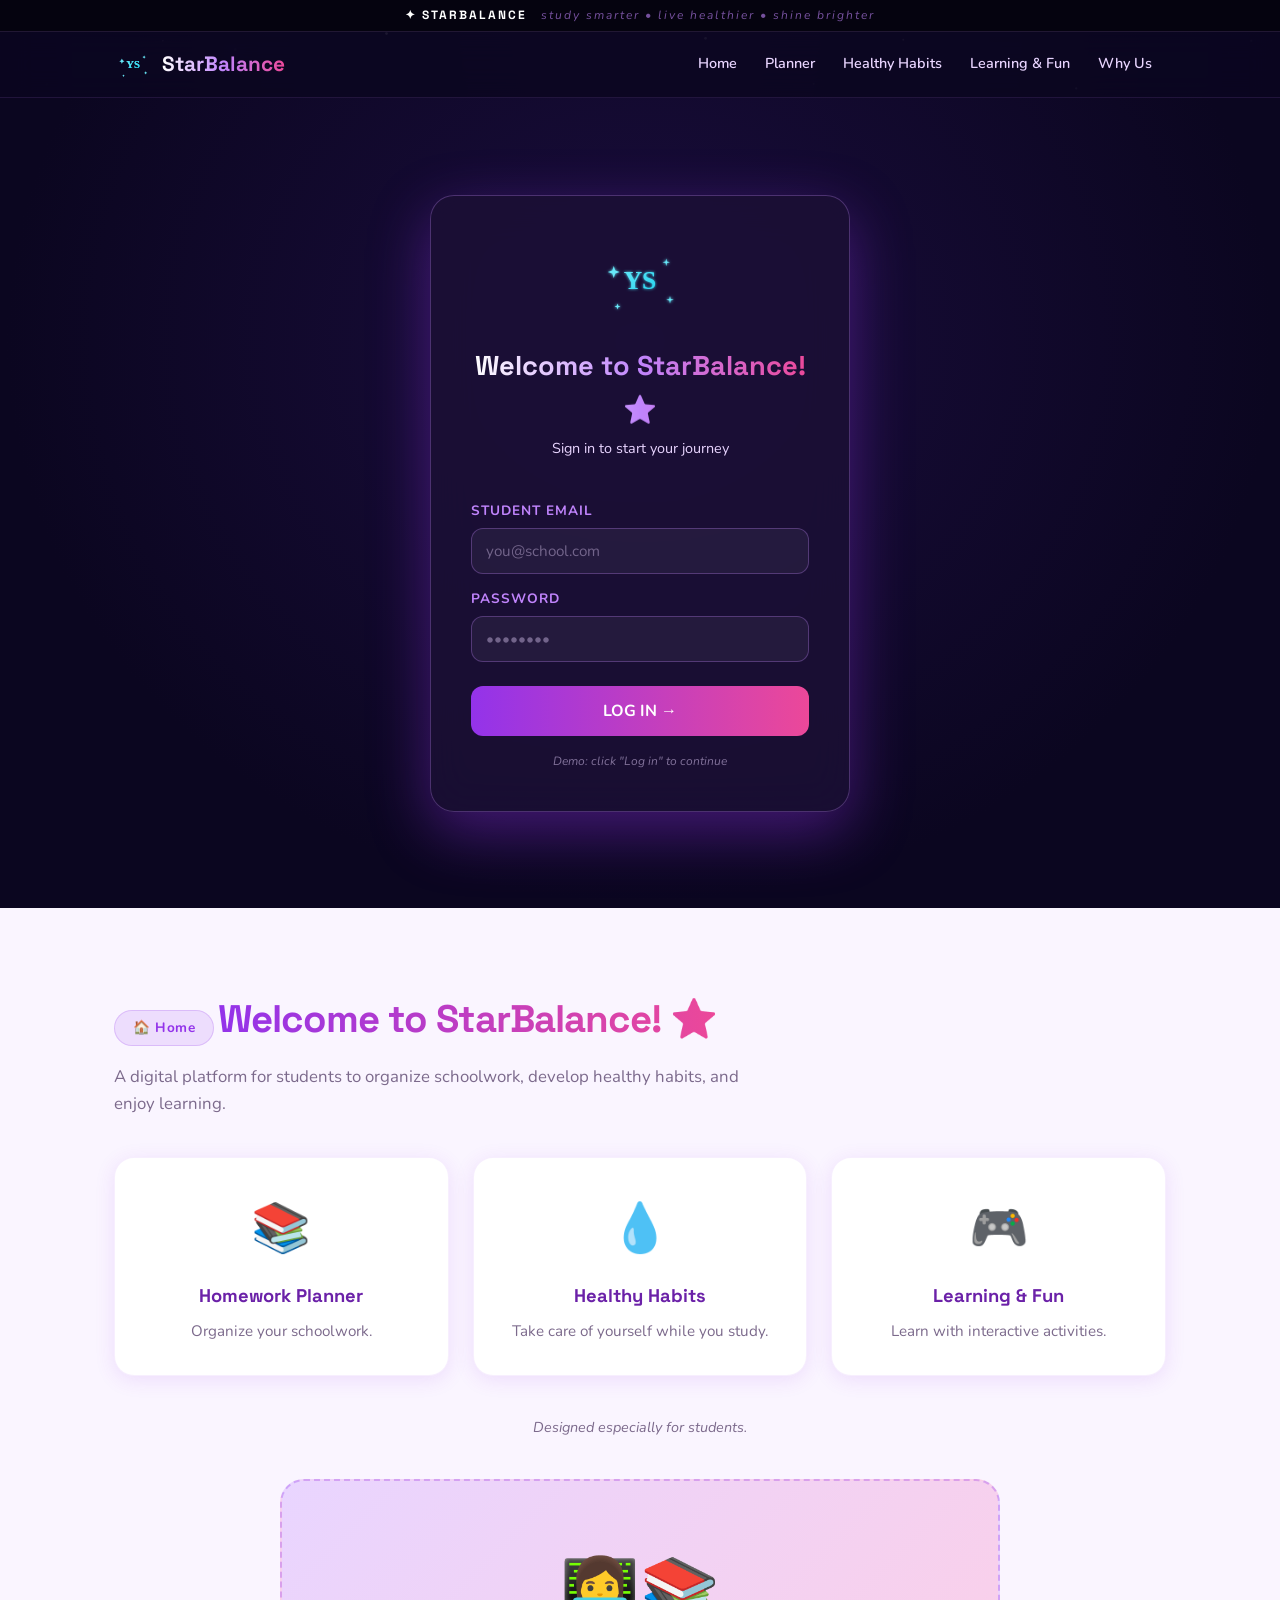
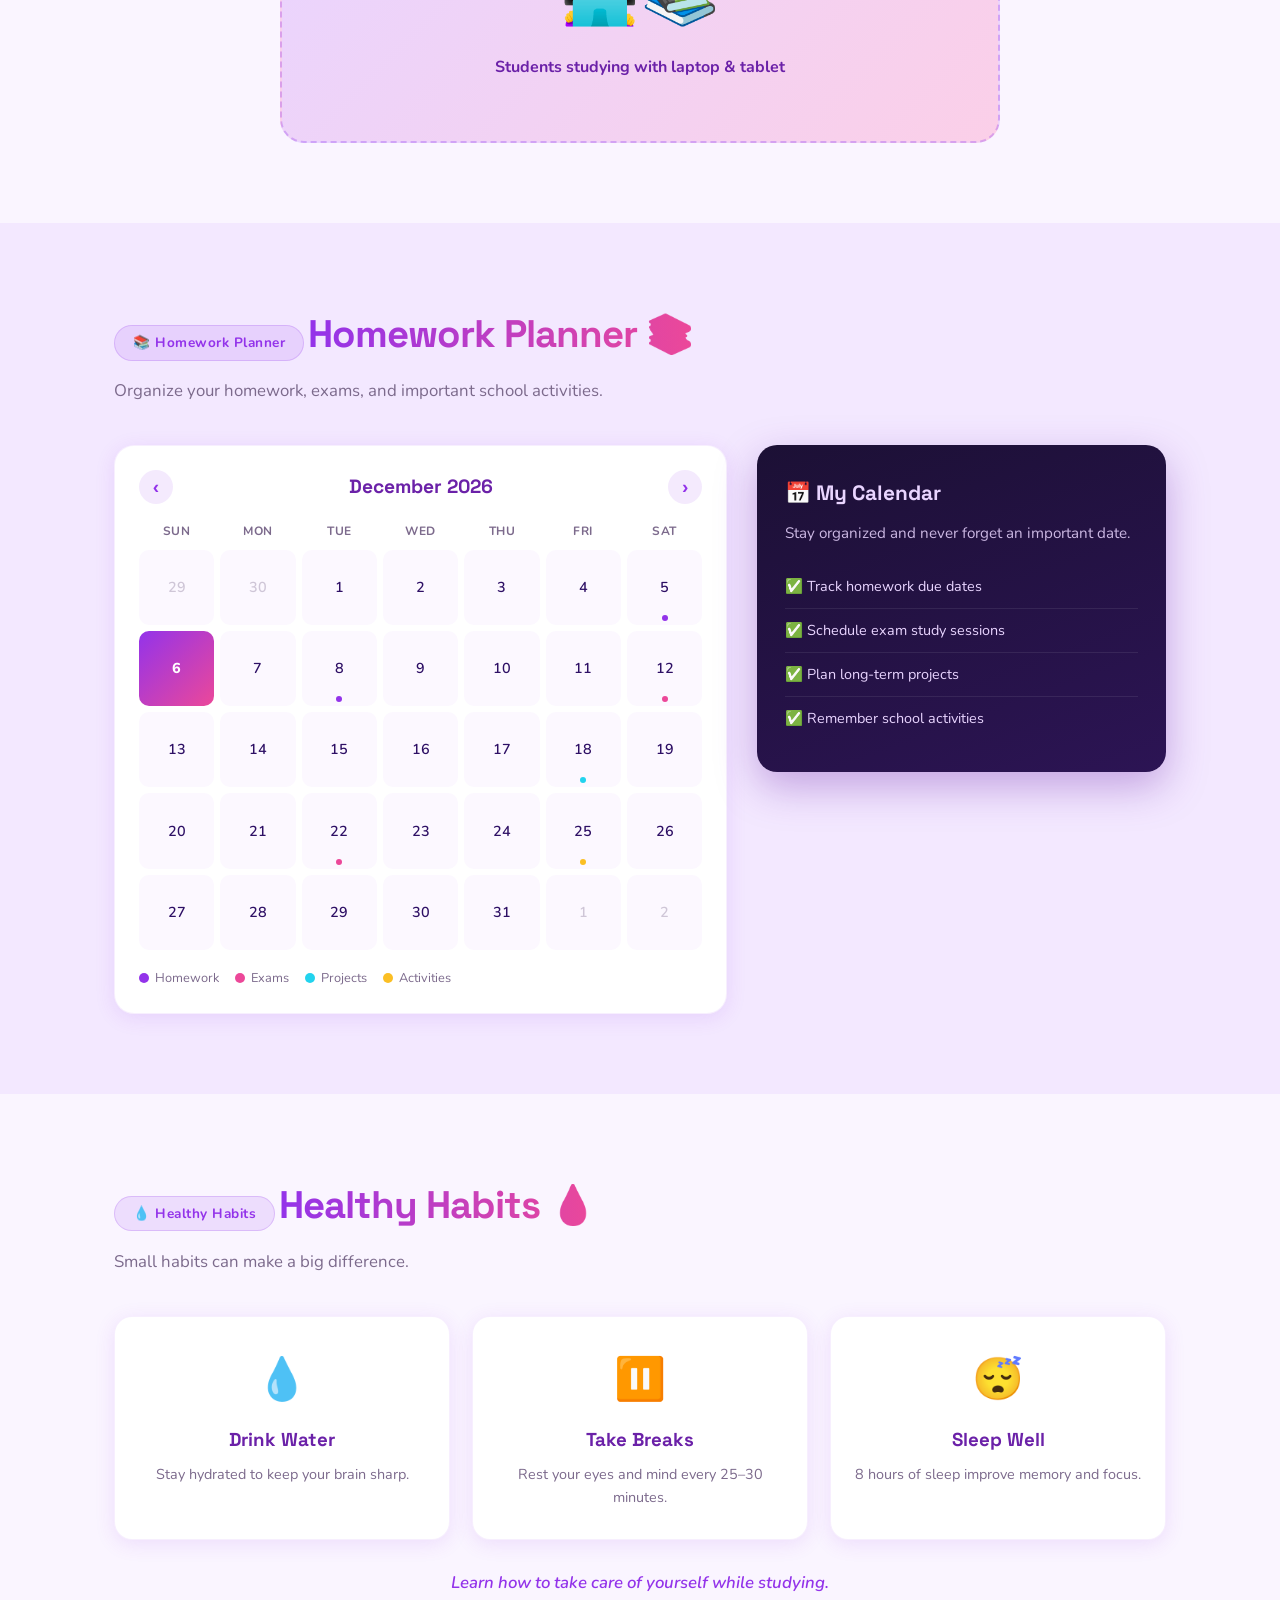
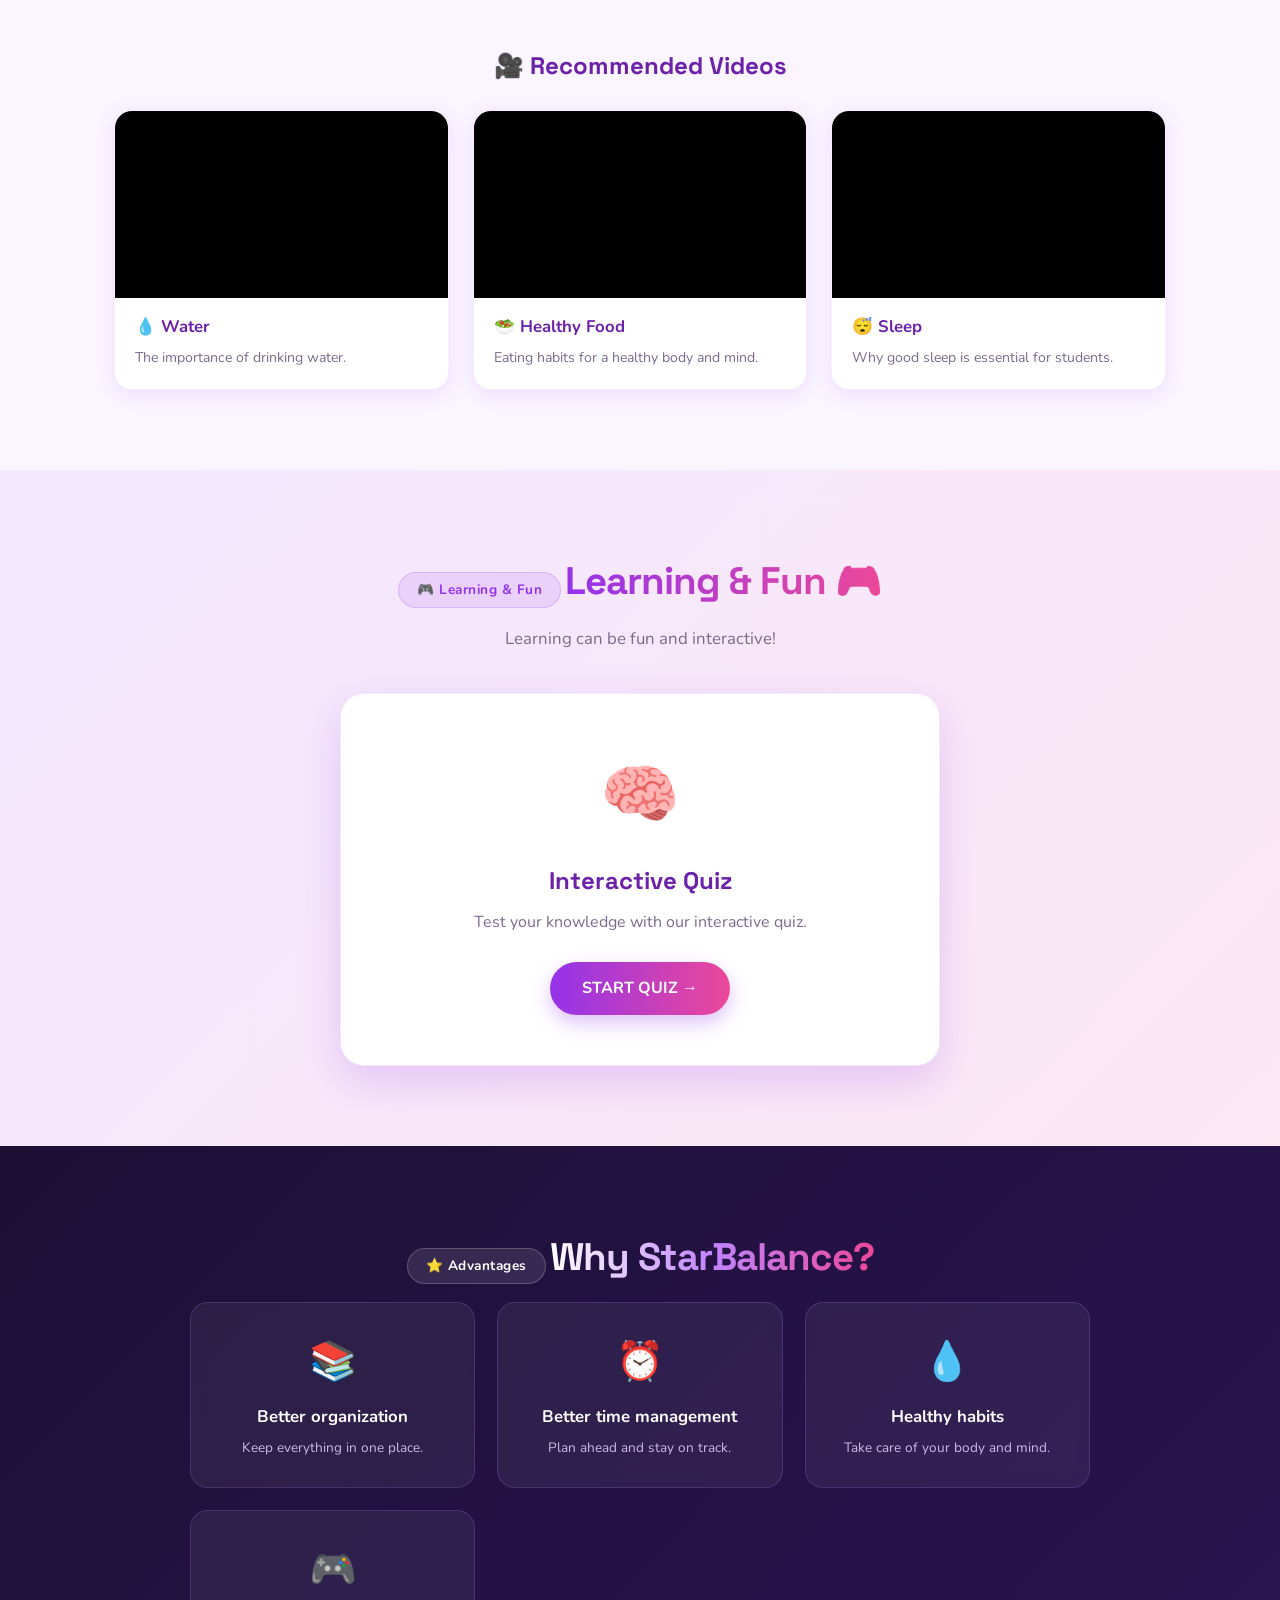
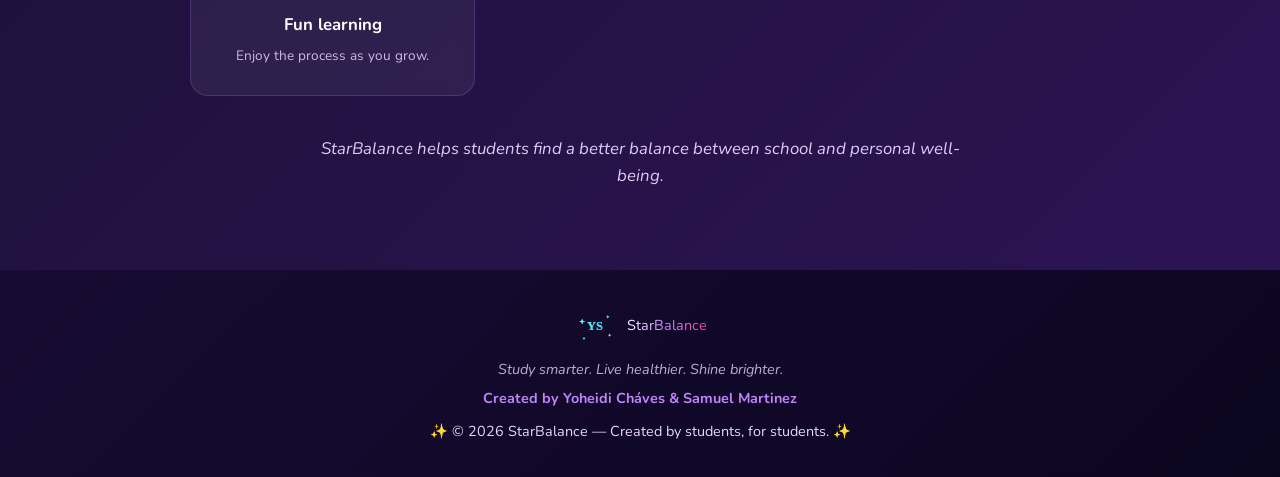
==== index.html @ 2635882d "Add files via upload" ====
<!DOCTYPE html>
<html lang="en">
<head>
<meta charset="UTF-8">
<meta name="viewport" content="width=device-width, initial-scale=1.0">
<title>StarBalance ⭐ Student Platform</title>
<link rel="preconnect" href="https://fonts.googleapis.com">
<link rel="preconnect" href="https://fonts.gstatic.com" crossorigin>
<link href="https://fonts.googleapis.com/css2?family=Space+Grotesk:wght@400;500;600;700&family=Nunito:wght@400;600;700;800&family=Dancing+Script:wght@700&display=swap" rel="stylesheet">
<style>
* { margin: 0; padding: 0; box-sizing: border-box; }

:root {
  --morado: #9333ea;
  --morado-oscuro: #6b21a8;
  --morado-claro: #c084fc;
  --rosa: #ec4899;
  --cian: #22d3ee;
  --espacio: #0b0620;
  --espacio-2: #170b33;
  --fondo: #faf5ff;
  --texto: #2e1065;
  --gris: #7c6a8c;
  --dorado: #fbbf24;
  --sombra: 0 4px 20px rgba(147, 51, 234, 0.12);
  --fuente-titulo: 'Space Grotesk', sans-serif;
  --fuente-texto: 'Nunito', sans-serif;
}

html { scroll-behavior: smooth; }

body {
  font-family: var(--fuente-texto);
  background-color: var(--fondo);
  color: var(--texto);
  line-height: 1.6;
  overflow-x: hidden;
}

h1, h2, h3, .logo { font-family: var(--fuente-titulo); }

.contenedor { max-width: 1100px; margin: 0 auto; padding: 0 24px; }

#lienzo-estrellas {
  position: fixed; inset: 0; z-index: -3;
  background: radial-gradient(ellipse at top, var(--espacio-2), var(--espacio) 70%);
  pointer-events: none;
}

#barra-progreso {
  position: fixed; top: 0; left: 0; height: 3px; width: 0%;
  background: linear-gradient(90deg, var(--dorado), var(--rosa), var(--morado));
  z-index: 200; transition: width 0.1s ease;
}

/* TOPBAR */
.topbar {
  background: #05030f; color: var(--morado-claro);
  text-align: center; padding: 6px 16px;
  font-size: 0.75rem; letter-spacing: 2px;
  display: flex; justify-content: center; gap: 14px; align-items: center;
  position: relative; z-index: 50;
  border-bottom: 1px solid rgba(192, 132, 252, 0.15);
}
.topbar-marca { font-family: var(--fuente-titulo); font-weight: 700; color: white; }
.topbar-frase { opacity: 0.6; font-style: italic; display: none; }
@media (min-width: 560px) { .topbar-frase { display: inline; } }

/* NAV */
#nav-principal {
  background: rgba(11, 6, 32, 0.85);
  backdrop-filter: blur(14px);
  position: sticky; top: 0; z-index: 40;
  border-bottom: 1px solid rgba(192, 132, 252, 0.12);
}
.nav-inner { display: flex; align-items: center; justify-content: space-between; flex-wrap: wrap; }
.logo {
  font-size: 1.3rem; font-weight: 700; color: white;
  display: flex; align-items: center; gap: 10px;
  text-decoration: none; padding: 12px 0;
}
.logo img { width: 38px; height: 38px; animation: girar-suave 20s linear infinite; }
@keyframes girar-suave { to { transform: rotate(360deg); } }
.logo-texto {
  background: linear-gradient(90deg, #fff, var(--morado-claro), var(--rosa));
  -webkit-background-clip: text; background-clip: text; color: transparent;
}
#nav-principal ul { list-style: none; display: flex; flex-wrap: wrap; }
.nav-link {
  display: block; color: #e9d5ff; text-decoration: none;
  padding: 20px 14px; font-weight: 600; font-size: 0.9rem;
  border-bottom: 2px solid transparent; transition: all 0.25s ease;
}
.nav-link:hover, .nav-link.activo { color: white; border-bottom: 2px solid var(--rosa); }
#btn-menu { display: none; background: none; border: none; color: white; font-size: 1.4rem; cursor: pointer; }
@media (max-width: 860px) {
  #btn-menu { display: block; }
  #nav-principal ul { display: none; width: 100%; flex-direction: column; text-align: center; }
  #nav-principal ul.abierto { display: flex; }
}

/* LOGIN */
.login-section {
  min-height: calc(100vh - 90px);
  background: radial-gradient(ellipse at 50% 30%, #1a0d3d 0%, var(--espacio) 70%);
  display: flex; align-items: center; justify-content: center;
  padding: 60px 20px;
}
.login-card {
  background: rgba(28, 16, 53, 0.85);
  border: 1px solid rgba(192, 132, 252, 0.3);
  border-radius: 24px;
  padding: 40px;
  width: 100%; max-width: 420px;
  text-align: center;
  backdrop-filter: blur(20px);
  box-shadow: 0 20px 60px rgba(147, 51, 234, 0.4);
}
.login-logo img { width: 90px; height: 90px; margin-bottom: 10px; animation: girar-suave 20s linear infinite; }
.login-card h1 {
  color: white; font-size: 1.7rem; margin-bottom: 6px;
  background: linear-gradient(90deg, #fff, var(--morado-claro), var(--rosa));
  -webkit-background-clip: text; background-clip: text; color: transparent;
}
.login-sub { color: #e9d5ff; font-size: 0.9rem; margin-bottom: 26px; }
.login-card form { display: flex; flex-direction: column; text-align: left; }
.login-card label {
  color: var(--morado-claro); font-weight: 700; font-size: 0.85rem;
  margin-top: 14px; margin-bottom: 6px; text-transform: uppercase; letter-spacing: 1px;
}
.login-card input {
  padding: 12px 14px; border-radius: 12px;
  border: 1px solid rgba(192, 132, 252, 0.3);
  background: rgba(255,255,255,0.05);
  color: white; font-family: inherit; font-size: 0.95rem;
  transition: all 0.2s ease;
}
.login-card input:focus {
  outline: none; border-color: var(--rosa);
  box-shadow: 0 0 0 3px rgba(236, 72, 153, 0.2);
}
.login-card input::placeholder { color: rgba(233, 213, 255, 0.4); }
.btn-principal {
  margin-top: 24px; padding: 14px;
  background: linear-gradient(90deg, var(--morado), var(--rosa));
  color: white; border: none; border-radius: 12px;
  font-size: 1rem; font-weight: 700; cursor: pointer;
  transition: transform 0.2s ease, box-shadow 0.2s ease;
  font-family: inherit;
}
.btn-principal:hover { transform: translateY(-2px); box-shadow: 0 10px 25px rgba(147, 51, 234, 0.4); }
.login-hint { color: rgba(233, 213, 255, 0.5); font-size: 0.75rem; margin-top: 16px; font-style: italic; }

/* SECCIONES GENERALES */
section { padding: 80px 0; position: relative; z-index: 1; }
.section-home { background: var(--fondo); }
.section-planner { background: #f3e8ff; }
.section-habits { background: var(--fondo); }
.section-fun { background: linear-gradient(135deg, #f3e8ff, #fce7f3); }
.section-advantages { background: linear-gradient(135deg, #1c1035, #2c1454); color: white; }

.badge {
  display: inline-block;
  background: rgba(147, 51, 234, 0.12);
  color: var(--morado);
  border: 1px solid rgba(147, 51, 234, 0.2);
  padding: 6px 18px; border-radius: 999px;
  font-size: 0.85rem; font-weight: 700;
  margin-bottom: 16px;
  letter-spacing: 0.5px;
}
.section-advantages .badge { background: rgba(255,255,255,0.1); color: white; border-color: rgba(255,255,255,0.2); }

.titulo-grande {
  font-size: 2.4rem; font-weight: 700;
  margin-bottom: 14px; letter-spacing: -1px;
  background: linear-gradient(90deg, var(--morado), var(--rosa));
  -webkit-background-clip: text; background-clip: text; color: transparent;
  display: inline-block;
}
.section-advantages .titulo-grande {
  background: linear-gradient(90deg, #fff, var(--morado-claro), var(--rosa));
  -webkit-background-clip: text; background-clip: text; color: transparent;
}
.subtexto-grande {
  color: var(--gris); font-size: 1.05rem;
  max-width: 640px; margin-bottom: 40px;
}
.section-advantages .subtexto-grande { color: #e9d5ff; }

/* HOME - TARJETAS */
.tarjetas-home {
  display: grid;
  grid-template-columns: repeat(auto-fit, minmax(260px, 1fr));
  gap: 24px;
  margin-bottom: 40px;
}
.tarjeta-home {
  background: white;
  padding: 32px 26px;
  border-radius: 20px;
  text-decoration: none;
  color: inherit;
  box-shadow: var(--sombra);
  border: 1px solid rgba(147, 51, 234, 0.08);
  transition: transform 0.3s ease, box-shadow 0.3s ease;
  text-align: center;
}
.tarjeta-home:hover {
  transform: translateY(-8px);
  box-shadow: 0 20px 40px rgba(236, 72, 153, 0.2);
}
.icono-home { font-size: 3rem; margin-bottom: 14px; display: block; }
.tarjeta-home h3 { color: var(--morado-oscuro); font-size: 1.15rem; margin-bottom: 8px; }
.tarjeta-home p { color: var(--gris); font-size: 0.95rem; }

.frase-pequena {
  text-align: center;
  color: var(--gris);
  font-style: italic;
  font-size: 0.9rem;
  margin-bottom: 40px;
}

.imagen-home {
  max-width: 720px;
  margin: 0 auto;
}
.imagen-placeholder {
  background: linear-gradient(135deg, #e9d5ff, #fbcfe8);
  border-radius: 24px;
  padding: 60px 30px;
  text-align: center;
  border: 2px dashed rgba(147, 51, 234, 0.3);
  color: var(--morado-oscuro);
  font-weight: 700;
}
.imagen-placeholder p { margin-top: 12px; font-size: 1rem; }

/* PLANNER */
.planner-layout {
  display: grid;
  grid-template-columns: 1.5fr 1fr;
  gap: 30px;
  align-items: start;
}
@media (max-width: 820px) { .planner-layout { grid-template-columns: 1fr; } }

.calendar-card {
  background: white;
  border-radius: 20px;
  padding: 24px;
  box-shadow: var(--sombra);
  border: 1px solid rgba(147, 51, 234, 0.08);
}
.calendar-header {
  display: flex;
  align-items: center;
  justify-content: space-between;
  margin-bottom: 18px;
}
.calendar-header h3 {
  font-size: 1.2rem;
  color: var(--morado-oscuro);
}
.cal-nav {
  background: rgba(147, 51, 234, 0.1);
  border: none; color: var(--morado);
  width: 34px; height: 34px;
  border-radius: 50%; cursor: pointer;
  font-size: 1.2rem; font-weight: 700;
  transition: background 0.2s ease;
}
.cal-nav:hover { background: rgba(147, 51, 234, 0.2); }

.calendar-days {
  display: grid;
  grid-template-columns: repeat(7, 1fr);
  gap: 6px;
  margin-bottom: 8px;
}
.calendar-days span {
  text-align: center;
  font-size: 0.75rem;
  font-weight: 700;
  color: var(--gris);
  text-transform: uppercase;
  letter-spacing: 0.5px;
}
.calendar-grid {
  display: grid;
  grid-template-columns: repeat(7, 1fr);
  gap: 6px;
}
.cal-day {
  aspect-ratio: 1;
  display: flex; align-items: center; justify-content: center;
  border-radius: 10px;
  font-size: 0.9rem;
  font-weight: 600;
  color: var(--texto);
  cursor: pointer;
  transition: all 0.2s ease;
  position: relative;
  background: rgba(147, 51, 234, 0.03);
}
.cal-day:hover { background: rgba(147, 51, 234, 0.12); transform: scale(1.05); }
.cal-day.otro-mes { color: rgba(124, 106, 140, 0.35); }
.cal-day.hoy {
  background: linear-gradient(135deg, var(--morado), var(--rosa));
  color: white; font-weight: 800;
}
.cal-day.con-evento::after {
  content: '';
  position: absolute;
  bottom: 4px; left: 50%;
  transform: translateX(-50%);
  width: 6px; height: 6px;
  border-radius: 50%;
}
.cal-day.ev-hw::after { background: var(--morado); }
.cal-day.ev-exam::after { background: var(--rosa); }
.cal-day.ev-proj::after { background: var(--cian); }
.cal-day.ev-act::after { background: var(--dorado); }

.calendar-legend {
  display: flex; flex-wrap: wrap;
  gap: 16px; margin-top: 18px;
  font-size: 0.8rem; color: var(--gris);
}
.calendar-legend span { display: inline-flex; align-items: center; gap: 6px; }
.dot {
  width: 10px; height: 10px;
  border-radius: 50%;
  display: inline-block;
}
.dot-hw { background: var(--morado); }
.dot-exam { background: var(--rosa); }
.dot-proj { background: var(--cian); }
.dot-act { background: var(--dorado); }

.planner-info {
  background: linear-gradient(160deg, #1c1035, #2c1454);
  border-radius: 20px;
  padding: 32px 28px;
  color: white;
  box-shadow: 0 15px 40px rgba(107, 33, 168, 0.35);
}
.planner-info h3 { font-size: 1.3rem; margin-bottom: 10px; color: #e9d5ff; }
.planner-info p { color: #e9d5ff; opacity: 0.85; margin-bottom: 20px; font-size: 0.95rem; }
.planner-list { list-style: none; }
.planner-list li {
  padding: 10px 0;
  color: #e9d5ff;
  border-bottom: 1px solid rgba(255,255,255,0.08);
  font-size: 0.9rem;
}
.planner-list li:last-child { border-bottom: none; }

/* HABITS */
.habits-grid {
  display: grid;
  grid-template-columns: repeat(auto-fit, minmax(220px, 1fr));
  gap: 22px;
  margin-bottom: 30px;
}
.habito {
  background: white;
  padding: 30px 24px;
  border-radius: 18px;
  text-align: center;
  box-shadow: var(--sombra);
  border: 1px solid rgba(147, 51, 234, 0.08);
  transition: transform 0.3s ease;
}
.habito:hover { transform: translateY(-6px); }
.icono-habito { font-size: 2.6rem; margin-bottom: 12px; display: block; }
.habito h3 { color: var(--morado-oscuro); margin-bottom: 8px; }
.habito p { color: var(--gris); font-size: 0.9rem; }

.frase-habitos {
  text-align: center;
  font-style: italic;
  color: var(--morado);
  font-weight: 600;
  font-size: 1.05rem;
  margin-bottom: 50px;
}

.subtitulo-videos {
  font-size: 1.5rem;
  color: var(--morado-oscuro);
  margin-bottom: 24px;
  text-align: center;
}

.videos-grid {
  display: grid;
  grid-template-columns: repeat(auto-fit, minmax(280px, 1fr));
  gap: 24px;
}
.video-habito {
  background: white;
  border-radius: 18px;
  overflow: hidden;
  box-shadow: var(--sombra);
  border: 1px solid rgba(147, 51, 234, 0.08);
  transition: transform 0.3s ease;
}
.video-habito:hover { transform: translateY(-6px); }
.video-wrapper {
  position: relative;
  width: 100%;
  padding-top: 56.25%;
  background: #000;
}
.video-wrapper iframe {
  position: absolute; inset: 0;
  width: 100%; height: 100%; border: none;
}
.video-habito h4 {
  padding: 16px 20px 6px;
  color: var(--morado-oscuro);
  font-size: 1.05rem;
}
.video-habito p {
  padding: 0 20px 20px;
  color: var(--gris);
  font-size: 0.88rem;
}

/* FUN */
.fun-card {
  background: white;
  border-radius: 24px;
  padding: 50px 30px;
  text-align: center;
  max-width: 600px;
  margin: 0 auto;
  box-shadow: 0 15px 40px rgba(147, 51, 234, 0.2);
  border: 1px solid rgba(147, 51, 234, 0.1);
}
.fun-card .icono-fun { font-size: 4rem; display: block; margin-bottom: 16px; }
.fun-card h3 { font-size: 1.5rem; color: var(--morado-oscuro); margin-bottom: 10px; }
.fun-card p { color: var(--gris); margin-bottom: 26px; }
.btn-quiz {
  display: inline-block;
  padding: 14px 32px;
  background: linear-gradient(90deg, var(--morado), var(--rosa));
  color: white;
  text-decoration: none;
  border-radius: 999px;
  font-weight: 700;
  font-size: 1rem;
  transition: transform 0.2s ease, box-shadow 0.2s ease;
  box-shadow: 0 8px 20px rgba(147, 51, 234, 0.3);
}
.btn-quiz:hover { transform: translateY(-3px); box-shadow: 0 14px 30px rgba(147, 51, 234, 0.4); }

/* ADVANTAGES */
.section-advantages { text-align: center; }
.advantages-grid {
  display: grid;
  grid-template-columns: repeat(auto-fit, minmax(220px, 1fr));
  gap: 22px;
  max-width: 900px;
  margin: 0 auto 40px;
}
.advantage {
  background: rgba(255,255,255,0.06);
  border: 1px solid rgba(192, 132, 252, 0.2);
  border-radius: 18px;
  padding: 28px 20px;
  backdrop-filter: blur(6px);
  transition: transform 0.3s ease;
}
.advantage:hover { transform: translateY(-6px); background: rgba(255,255,255,0.1); }
.advantage .adv-icono { font-size: 2.4rem; display: block; margin-bottom: 12px; }
.advantage h4 { color: white; font-size: 1.05rem; margin-bottom: 6px; }
.advantage p { color: #e9d5ff; font-size: 0.85rem; opacity: 0.85; }

.frase-final {
  font-style: italic;
  color: #e9d5ff;
  max-width: 640px;
  margin: 0 auto;
  font-size: 1.05rem;
  opacity: 0.95;
}

/* FOOTER */
footer {
  text-align: center;
  padding: 34px 26px;
  background: linear-gradient(135deg, var(--espacio-2), var(--espacio));
  color: #e9d5ff;
  font-size: 0.9rem;
}
.footer-logo {
  justify-content: center;
  color: white;
  margin-bottom: 10px;
  display: flex; align-items: center; gap: 10px;
}
.footer-logo img { width: 44px; height: 44px; }
.footer-frase { font-style: italic; opacity: 0.8; margin-bottom: 6px; }
.footer-creditos { font-weight: 700; color: var(--morado-claro); margin-bottom: 10px; }

/* BOTÓN SUBIR */
#subir-btn {
  position: fixed; bottom: 24px; right: 24px;
  width: 48px; height: 48px;
  border-radius: 50%; border: none;
  background: linear-gradient(135deg, var(--morado), var(--rosa));
  color: white; font-size: 1.3rem; cursor: pointer;
  box-shadow: 0 6px 18px rgba(147, 51, 234, 0.35);
  opacity: 0; transform: translateY(20px);
  pointer-events: none;
  transition: all 0.3s ease; z-index: 60;
}
#subir-btn.mostrar { opacity: 1; transform: translateY(0); pointer-events: auto; }
#subir-btn:hover { transform: scale(1.1); }

@media (max-width: 700px) {
  .titulo-grande { font-size: 1.8rem; }
  section { padding: 60px 0; }
}
</style>
</head>
<body>

<canvas id="lienzo-estrellas"></canvas>
<div id="barra-progreso"></div>

<div class="topbar">
  <span class="topbar-marca">✦ STARBALANCE</span>
  <span class="topbar-frase">study smarter • live healthier • shine brighter</span>
</div>

<nav id="nav-principal">
  <div class="contenedor nav-inner">
    <a href="#login" class="logo">
      <img src="logo.svg" alt="YS logo of StarBalance">
      <span class="logo-texto">StarBalance</span>
    </a>
    <ul>
      <li><a href="#home" class="nav-link">Home</a></li>
      <li><a href="#planner" class="nav-link">Planner</a></li>
      <li><a href="#habits" class="nav-link">Healthy Habits</a></li>
      <li><a href="#fun" class="nav-link">Learning &amp; Fun</a></li>
      <li><a href="#advantages" class="nav-link">Why Us</a></li>
    </ul>
    <button id="btn-menu" aria-label="Open menu">☰</button>
  </div>
</nav>

<!-- 1. LOGIN -->
<header id="login" class="login-section">
  <div class="login-card">
    <div class="login-logo">
      <img src="logo.svg" alt="StarBalance logo">
    </div>
    <h1>Welcome to StarBalance! ⭐</h1>
    <p class="login-sub">Sign in to start your journey</p>

    <form id="login-form">
      <label for="student-email">Student Email</label>
      <input type="email" id="student-email" placeholder="you@school.com" required>

      <label for="student-pass">Password</label>
      <input type="password" id="student-pass" placeholder="••••••••" required>

      <button type="submit" class="btn-principal">LOG IN →</button>
    </form>
    <p class="login-hint">Demo: click "Log in" to continue</p>
  </div>
</header>

<!-- 2. HOME -->
<section id="home" class="section-home">
  <div class="contenedor">
    <span class="badge">🏠 Home</span>
    <h2 class="titulo-grande">Welcome to StarBalance! ⭐</h2>
    <p class="subtexto-grande">
      A digital platform for students to organize schoolwork, develop healthy habits, and enjoy learning.
    </p>

    <div class="tarjetas-home">
      <a href="#planner" class="tarjeta-home">
        <span class="icono-home">📚</span>
        <h3>Homework Planner</h3>
        <p>Organize your schoolwork.</p>
      </a>
      <a href="#habits" class="tarjeta-home">
        <span class="icono-home">💧</span>
        <h3>Healthy Habits</h3>
        <p>Take care of yourself while you study.</p>
      </a>
      <a href="#fun" class="tarjeta-home">
        <span class="icono-home">🎮</span>
        <h3>Learning &amp; Fun</h3>
        <p>Learn with interactive activities.</p>
      </a>
    </div>

    <p class="frase-pequena">Designed especially for students.</p>

    <div class="imagen-home">
      <div class="imagen-placeholder">
        <span style="font-size:4rem;">👩‍💻📚</span>
        <p>Students studying with laptop &amp; tablet</p>
      </div>
    </div>
  </div>
</section>

<!-- 3. HOMEWORK PLANNER -->
<section id="planner" class="section-planner">
  <div class="contenedor">
    <span class="badge">📚 Homework Planner</span>
    <h2 class="titulo-grande">Homework Planner 📚</h2>
    <p class="subtexto-grande">Organize your homework, exams, and important school activities.</p>

    <div class="planner-layout">
      <div class="calendar-card">
        <div class="calendar-header">
          <button class="cal-nav" id="cal-prev">‹</button>
          <h3 id="cal-month">—</h3>
          <button class="cal-nav" id="cal-next">›</button>
        </div>
        <div class="calendar-days">
          <span>Sun</span><span>Mon</span><span>Tue</span><span>Wed</span><span>Thu</span><span>Fri</span><span>Sat</span>
        </div>
        <div class="calendar-grid" id="calendar-grid"></div>
        <div class="calendar-legend">
          <span><span class="dot dot-hw"></span> Homework</span>
          <span><span class="dot dot-exam"></span> Exams</span>
          <span><span class="dot dot-proj"></span> Projects</span>
          <span><span class="dot dot-act"></span> Activities</span>
        </div>
      </div>

      <div class="planner-info">
        <h3>📅 My Calendar</h3>
        <p>Stay organized and never forget an important date.</p>
        <ul class="planner-list">
          <li>✅ Track homework due dates</li>
          <li>✅ Schedule exam study sessions</li>
          <li>✅ Plan long-term projects</li>
          <li>✅ Remember school activities</li>
        </ul>
      </div>
    </div>
  </div>
</section>

<!-- 4. HEALTHY HABITS -->
<section id="habits" class="section-habits">
  <div class="contenedor">
    <span class="badge">💧 Healthy Habits</span>
    <h2 class="titulo-grande">Healthy Habits 💧</h2>
    <p class="subtexto-grande">Small habits can make a big difference.</p>

    <div class="habits-grid">
      <div class="habito">
        <span class="icono-habito">💧</span>
        <h3>Drink Water</h3>
        <p>Stay hydrated to keep your brain sharp.</p>
      </div>
      <div class="habito">
        <span class="icono-habito">⏸️</span>
        <h3>Take Breaks</h3>
        <p>Rest your eyes and mind every 25–30 minutes.</p>
      </div>
      <div class="habito">
        <span class="icono-habito">😴</span>
        <h3>Sleep Well</h3>
        <p>8 hours of sleep improve memory and focus.</p>
      </div>
    </div>

    <p class="frase-habitos">Learn how to take care of yourself while studying.</p>

    <h3 class="subtitulo-videos">🎥 Recommended Videos</h3>

    <div class="videos-grid">
      <div class="video-habito">
        <div class="video-wrapper">
          <iframe src="https://www.youtube.com/embed/9iMGFqMmUFs" title="Water" allowfullscreen loading="lazy"></iframe>
        </div>
        <h4>💧 Water</h4>
        <p>The importance of drinking water.</p>
      </div>

      <div class="video-habito">
        <div class="video-wrapper">
          <iframe src="https://www.youtube.com/embed/xyQY8a-ng6g" title="Healthy Food" allowfullscreen loading="lazy"></iframe>
        </div>
        <h4>🥗 Healthy Food</h4>
        <p>Eating habits for a healthy body and mind.</p>
      </div>

      <div class="video-habito">
        <div class="video-wrapper">
          <iframe src="https://www.youtube.com/embed/6k8VJ0vJvAI" title="Sleep" allowfullscreen loading="lazy"></iframe>
        </div>
        <h4>😴 Sleep</h4>
        <p>Why good sleep is essential for students.</p>
      </div>
    </div>
  </div>
</section>

<!-- 5. LEARNING & FUN -->
<section id="fun" class="section-fun">
  <div class="contenedor" style="text-align:center;">
    <span class="badge">🎮 Learning &amp; Fun</span>
    <h2 class="titulo-grande">Learning &amp; Fun 🎮</h2>
    <p class="subtexto-grande" style="margin: 0 auto 40px;">Learning can be fun and interactive!</p>

    <div class="fun-card">
      <span class="icono-fun">🧠</span>
      <h3>Interactive Quiz</h3>
      <p>Test your knowledge with our interactive quiz.</p>
      <a href="quiz.html" class="btn-quiz">START QUIZ →</a>
    </div>
  </div>
</section>

<!-- 6. ADVANTAGES -->
<section id="advantages" class="section-advantages">
  <div class="contenedor">
    <span class="badge">⭐ Advantages</span>
    <h2 class="titulo-grande">Why StarBalance?</h2>

    <div class="advantages-grid">
      <div class="advantage">
        <span class="adv-icono">📚</span>
        <h4>Better organization</h4>
        <p>Keep everything in one place.</p>
      </div>
      <div class="advantage">
        <span class="adv-icono">⏰</span>
        <h4>Better time management</h4>
        <p>Plan ahead and stay on track.</p>
      </div>
      <div class="advantage">
        <span class="adv-icono">💧</span>
        <h4>Healthy habits</h4>
        <p>Take care of your body and mind.</p>
      </div>
      <div class="advantage">
        <span class="adv-icono">🎮</span>
        <h4>Fun learning</h4>
        <p>Enjoy the process as you grow.</p>
      </div>
    </div>

    <p class="frase-final">
      StarBalance helps students find a better balance between school and personal well-being.
    </p>
  </div>
</section>

<footer>
  <div class="footer-logo">
    <img src="logo.svg" alt="YS logo of StarBalance">
    <span class="logo-texto">StarBalance</span>
  </div>
  <p class="footer-frase">Study smarter. Live healthier. Shine brighter.</p>
  <p class="footer-creditos">Created by Yoheidi Cháves &amp; Samuel Martinez</p>
  <p>✨ &copy; 2026 StarBalance — Created by students, for students. ✨</p>
</footer>

<button id="subir-btn" title="Back to top">↑</button>

<script>
/* ============ BACKGROUND STARS ============ */
const lienzo = document.getElementById('lienzo-estrellas');
const ctx = lienzo.getContext('2d');
let estrellas = [];

function ajustarLienzo() {
  lienzo.width = window.innerWidth;
  lienzo.height = window.innerHeight;
}

function crearEstrellas() {
  const cantidad = Math.floor((window.innerWidth * window.innerHeight) / 4000);
  estrellas = [];
  for (let i = 0; i < cantidad; i++) {
    estrellas.push({
      x: Math.random() * lienzo.width,
      y: Math.random() * lienzo.height,
      r: Math.random() * 1.4 + 0.3,
      velocidad: Math.random() * 0.02 + 0.005,
      fase: Math.random() * Math.PI * 2,
      color: Math.random() > 0.85 ? '236,72,153' : '255,255,255'
    });
  }
}

function dibujarEstrellas(tiempo) {
  ctx.clearRect(0, 0, lienzo.width, lienzo.height);
  estrellas.forEach(e => {
    const brillo = 0.5 + 0.5 * Math.sin(tiempo * e.velocidad + e.fase);
    ctx.beginPath();
    ctx.arc(e.x, e.y, e.r, 0, Math.PI * 2);
    ctx.fillStyle = `rgba(${e.color},${brillo})`;
    ctx.fill();
  });
  requestAnimationFrame(dibujarEstrellas);
}

ajustarLienzo();
crearEstrellas();
requestAnimationFrame(dibujarEstrellas);
window.addEventListener('resize', () => { ajustarLienzo(); crearEstrellas(); });

/* ============ PROGRESS BAR ============ */
const barra = document.getElementById('barra-progreso');
window.addEventListener('scroll', () => {
  const alto = document.documentElement.scrollHeight - document.documentElement.clientHeight;
  const progreso = alto > 0 ? (window.scrollY / alto) * 100 : 0;
  barra.style.width = progreso + '%';
});

/* ============ BACK TO TOP ============ */
const subirBtn = document.getElementById('subir-btn');
window.addEventListener('scroll', () => {
  subirBtn.classList.toggle('mostrar', window.scrollY > 400);
});
subirBtn.addEventListener('click', () => window.scrollTo({ top: 0, behavior: 'smooth' }));

/* ============ MOBILE MENU ============ */
const btnMenu = document.getElementById('btn-menu');
const menuLista = document.querySelector('#nav-principal ul');
btnMenu.addEventListener('click', () => menuLista.classList.toggle('abierto'));
document.querySelectorAll('.nav-link').forEach(link => {
  link.addEventListener('click', () => menuLista.classList.remove('abierto'));
});

/* ============ ACTIVE NAV ============ */
const secciones = document.querySelectorAll('section[id], header[id]');
const navLinks = document.querySelectorAll('.nav-link');
const obs = new IntersectionObserver((entradas) => {
  entradas.forEach(e => {
    if (e.isIntersecting) {
      const id = e.target.getAttribute('id');
      navLinks.forEach(link => {
        link.classList.toggle('activo', link.getAttribute('href') === '#' + id);
      });
    }
  });
}, { threshold: 0.4 });
secciones.forEach(s => obs.observe(s));

/* ============ LOGIN DEMO ============ */
document.getElementById('login-form').addEventListener('submit', (e) => {
  e.preventDefault();
  document.getElementById('home').scrollIntoView({ behavior: 'smooth' });
});

/* ============ CALENDAR ============ */
const calGrid = document.getElementById('calendar-grid');
const calMonth = document.getElementById('cal-month');
let fechaActual = new Date();

const eventosEjemplo = {
  // día -> tipo: 'ev-hw' | 'ev-exam' | 'ev-proj' | 'ev-act'
};

function renderCalendario() {
  calGrid.innerHTML = '';
  const year = fechaActual.getFullYear();
  const month = fechaActual.getMonth();

  const meses = ['January','February','March','April','May','June','July','August','September','October','November','December'];
  calMonth.textContent = `${meses[month]} ${year}`;

  const primerDia = new Date(year, month, 1).getDay();
  const diasEnMes = new Date(year, month + 1, 0).getDate();
  const diasMesAnterior = new Date(year, month, 0).getDate();

  // Días del mes anterior
  for (let i = primerDia - 1; i >= 0; i--) {
    const d = document.createElement('div');
    d.classList.add('cal-day', 'otro-mes');
    d.textContent = diasMesAnterior - i;
    calGrid.appendChild(d);
  }

  // Días del mes
  const hoy = new Date();
  for (let i = 1; i <= diasEnMes; i++) {
    const d = document.createElement('div');
    d.classList.add('cal-day');
    d.textContent = i;

    // Marcar hoy
    if (i === hoy.getDate() && month === hoy.getMonth() && year === hoy.getFullYear()) {
      d.classList.add('hoy');
    }

    // Eventos de ejemplo (días fijos)
    if (i === 5) d.classList.add('con-evento', 'ev-hw');
    if (i === 12) d.classList.add('con-evento', 'ev-exam');
    if (i === 18) d.classList.add('con-evento', 'ev-proj');
    if (i === 25) d.classList.add('con-evento', 'ev-act');
    if (i === 8) d.classList.add('con-evento', 'ev-hw');
    if (i === 22) d.classList.add('con-evento', 'ev-exam');

    calGrid.appendChild(d);
  }

  // Rellenar hasta 42 celdas
  const total = primerDia + diasEnMes;
  const restantes = (7 - (total % 7)) % 7;
  for (let i = 1; i <= restantes; i++) {
    const d = document.createElement('div');
    d.classList.add('cal-day', 'otro-mes');
    d.textContent = i;
    calGrid.appendChild(d);
  }
}

document.getElementById('cal-prev').addEventListener('click', () => {
  fechaActual.setMonth(fechaActual.getMonth() - 1);
  renderCalendario();
});
document.getElementById('cal-next').addEventListener('click', () => {
  fechaActual.setMonth(fechaActual.getMonth() + 1);
  renderCalendario();
});

renderCalendario();
</script>

</body>
</html>
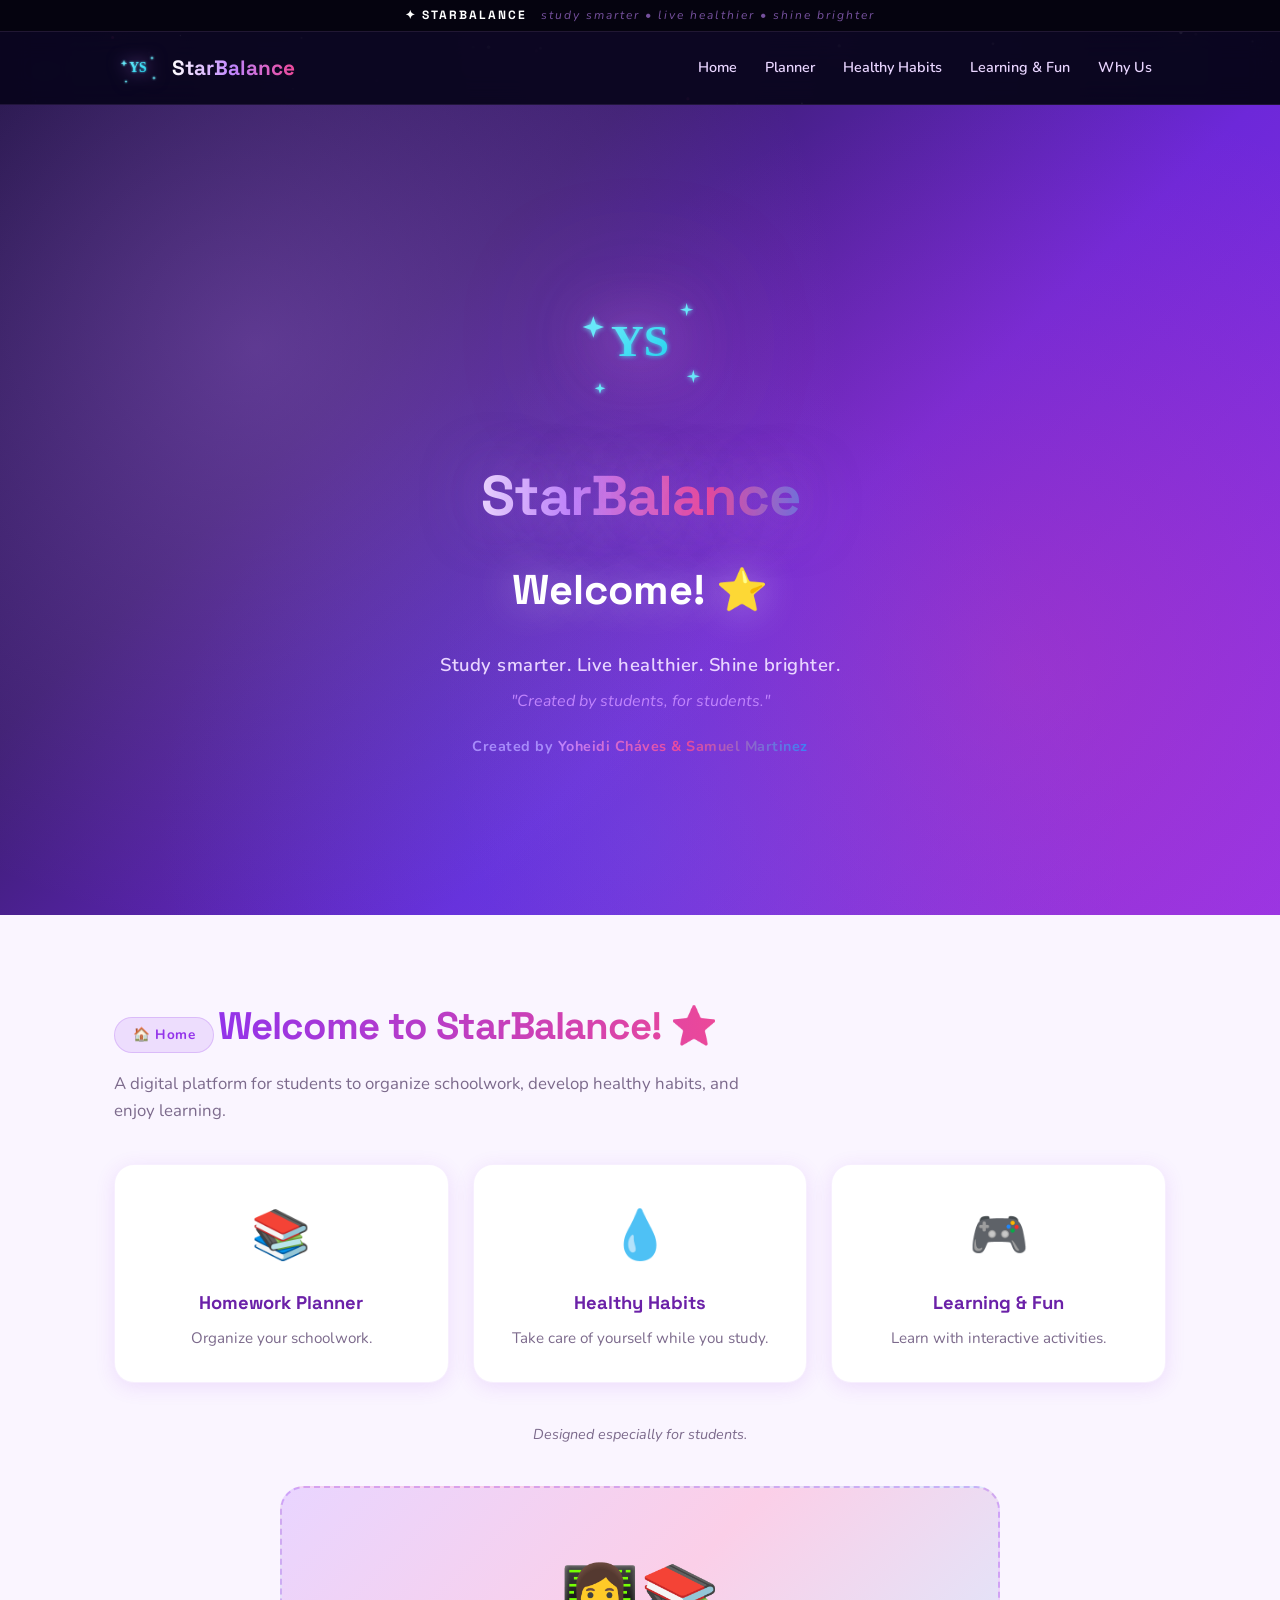
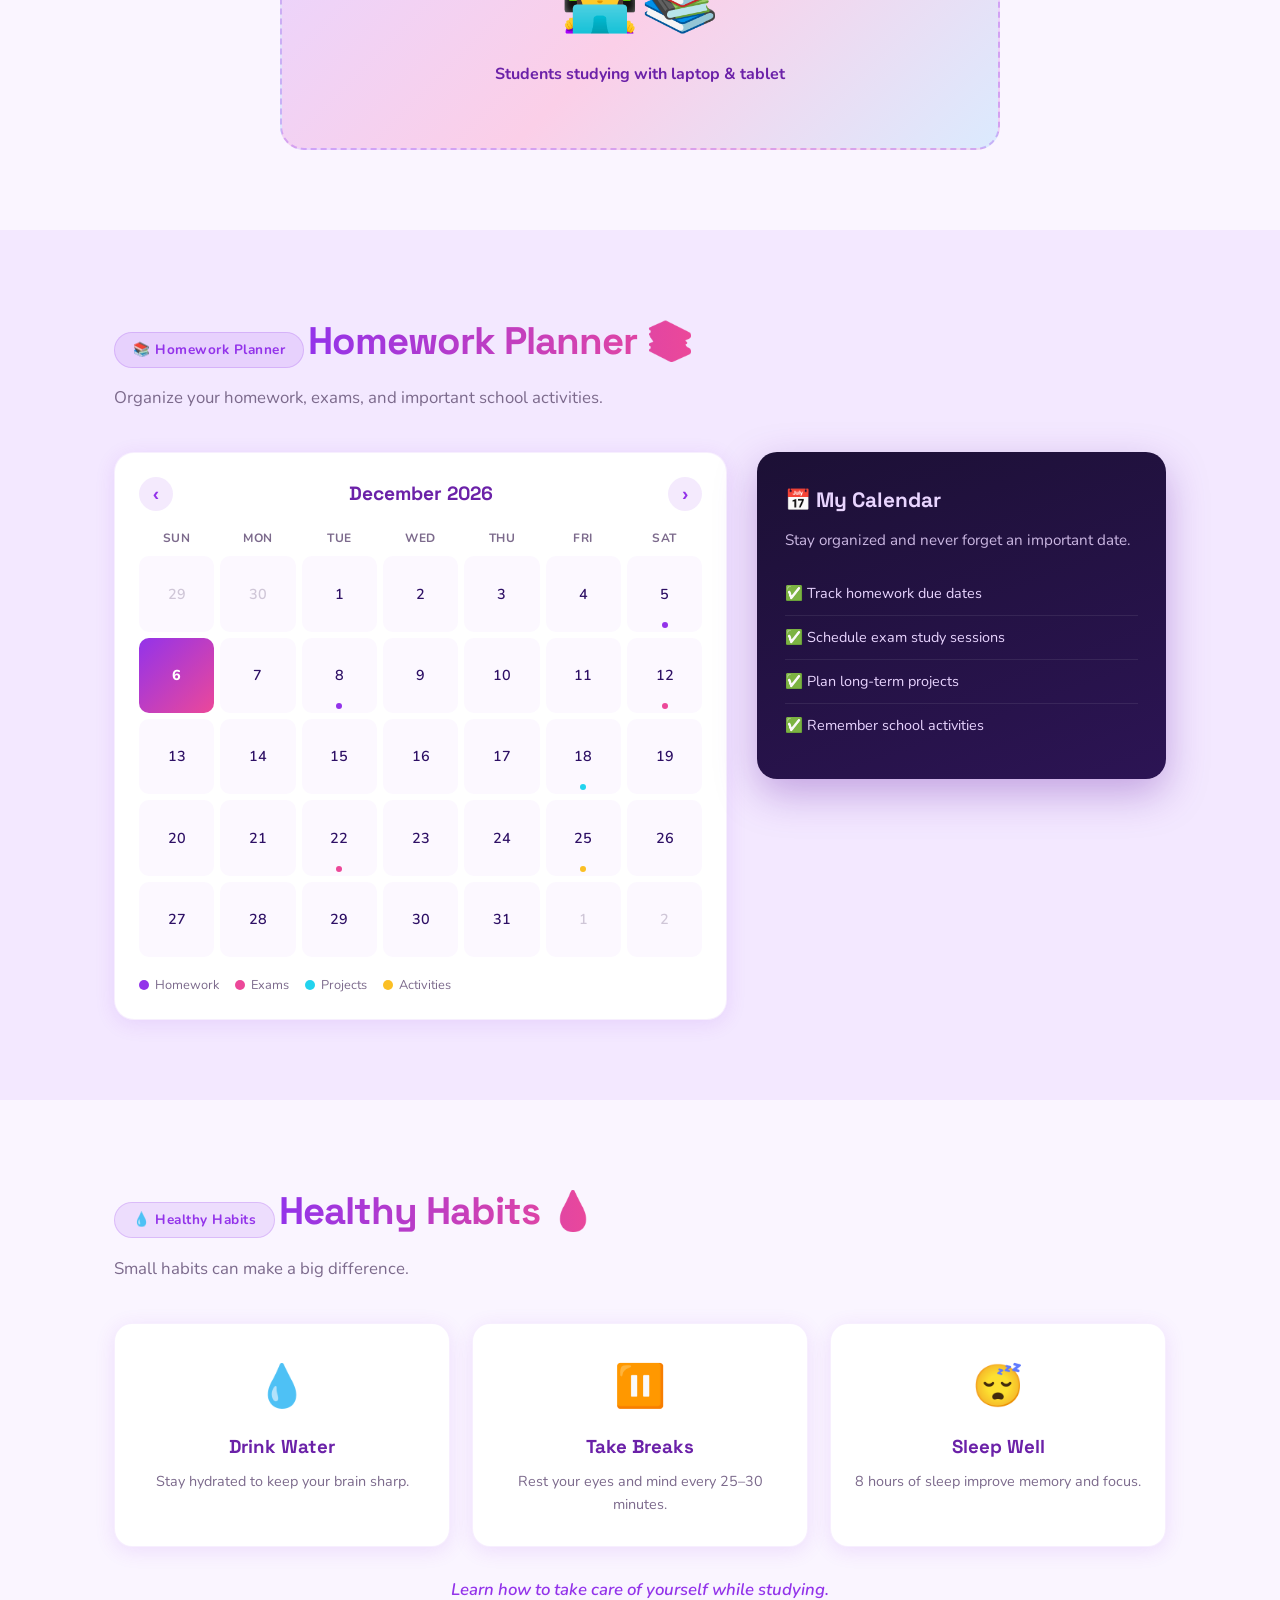
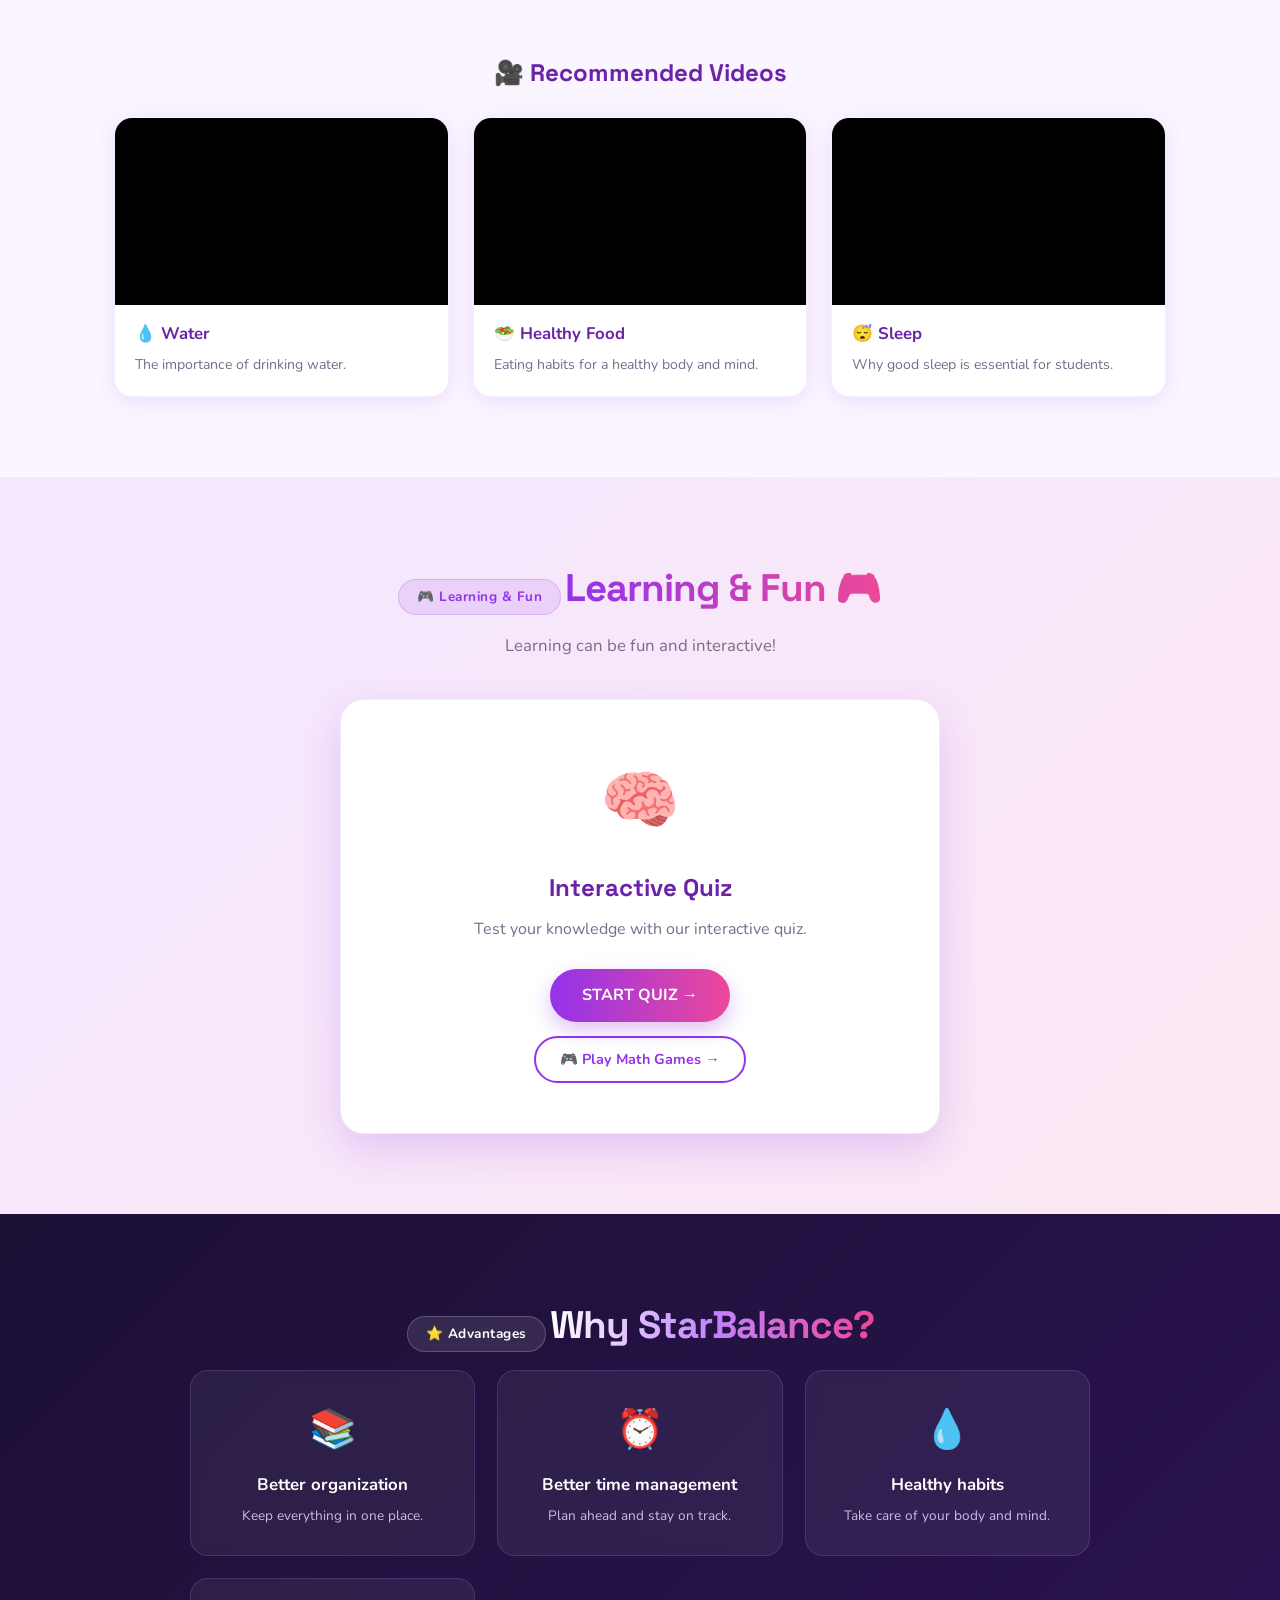
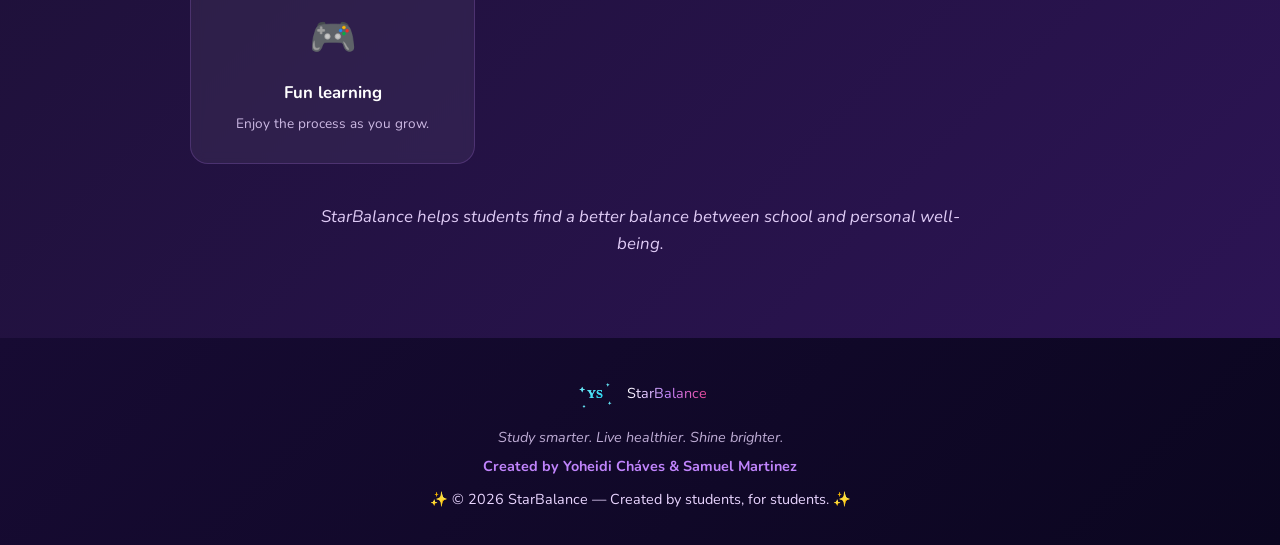
==== commit 36ff3405: "Update index.html" ====
--- a/index.html
+++ b/index.html
@@ -7,6 +7,7 @@
 <link rel="preconnect" href="https://fonts.googleapis.com">
 <link rel="preconnect" href="https://fonts.gstatic.com" crossorigin>
 <link href="https://fonts.googleapis.com/css2?family=Space+Grotesk:wght@400;500;600;700&family=Nunito:wght@400;600;700;800&family=Dancing+Script:wght@700&display=swap" rel="stylesheet">
+<link rel="icon" type="image/svg+xml" href="logo.svg">
 <style>
 * { margin: 0; padding: 0; box-sizing: border-box; }
 
@@ -16,6 +17,7 @@
   --morado-claro: #c084fc;
   --rosa: #ec4899;
   --cian: #22d3ee;
+  --azul: #3b82f6;
   --espacio: #0b0620;
   --espacio-2: #170b33;
   --fondo: #faf5ff;
@@ -79,7 +81,7 @@
   display: flex; align-items: center; gap: 10px;
   text-decoration: none; padding: 12px 0;
 }
-.logo img { width: 38px; height: 38px; animation: girar-suave 20s linear infinite; }
+.logo img { width: 48px; height: 48px; animation: girar-suave 20s linear infinite; filter: drop-shadow(0 0 8px rgba(192, 132, 252, 0.6)); }
 @keyframes girar-suave { to { transform: rotate(360deg); } }
 .logo-texto {
   background: linear-gradient(90deg, #fff, var(--morado-claro), var(--rosa));
@@ -99,57 +101,86 @@
   #nav-principal ul.abierto { display: flex; }
 }
 
-/* LOGIN */
-.login-section {
+/* WELCOME SCREEN (reemplaza el login) */
+.welcome-section {
   min-height: calc(100vh - 90px);
-  background: radial-gradient(ellipse at 50% 30%, #1a0d3d 0%, var(--espacio) 70%);
-  display: flex; align-items: center; justify-content: center;
+  background: linear-gradient(135deg, #1a0d3d 0%, #3b1d6e 30%, #6d28d9 60%, #9333ea 100%);
+  display: flex; flex-direction: column;
+  align-items: center; justify-content: center;
   padding: 60px 20px;
-}
-.login-card {
-  background: rgba(28, 16, 53, 0.85);
-  border: 1px solid rgba(192, 132, 252, 0.3);
-  border-radius: 24px;
-  padding: 40px;
-  width: 100%; max-width: 420px;
+  position: relative;
+  overflow: hidden;
+}
+.welcome-section::before {
+  content: '';
+  position: absolute;
+  top: 0; left: 0; right: 0; bottom: 0;
+  background-image: 
+    radial-gradient(circle at 20% 30%, rgba(192, 132, 252, 0.3) 0%, transparent 50%),
+    radial-gradient(circle at 80% 70%, rgba(236, 72, 153, 0.25) 0%, transparent 50%),
+    radial-gradient(circle at 50% 90%, rgba(59, 130, 246, 0.2) 0%, transparent 50%);
+  pointer-events: none;
+}
+.welcome-content {
+  position: relative;
+  z-index: 2;
   text-align: center;
-  backdrop-filter: blur(20px);
-  box-shadow: 0 20px 60px rgba(147, 51, 234, 0.4);
-}
-.login-logo img { width: 90px; height: 90px; margin-bottom: 10px; animation: girar-suave 20s linear infinite; }
-.login-card h1 {
-  color: white; font-size: 1.7rem; margin-bottom: 6px;
-  background: linear-gradient(90deg, #fff, var(--morado-claro), var(--rosa));
+  max-width: 800px;
+}
+.welcome-logo {
+  width: 160px;
+  height: 160px;
+  margin-bottom: 20px;
+  animation: girar-suave 20s linear infinite;
+  filter: drop-shadow(0 0 30px rgba(192, 132, 252, 0.9))
+          drop-shadow(0 0 60px rgba(236, 72, 153, 0.6));
+}
+.welcome-name {
+  font-family: var(--fuente-titulo);
+  font-size: 3.5rem;
+  font-weight: 700;
+  margin-bottom: 16px;
+  background: linear-gradient(90deg, #fff, #c084fc, #ec4899, #3b82f6);
   -webkit-background-clip: text; background-clip: text; color: transparent;
-}
-.login-sub { color: #e9d5ff; font-size: 0.9rem; margin-bottom: 26px; }
-.login-card form { display: flex; flex-direction: column; text-align: left; }
-.login-card label {
-  color: var(--morado-claro); font-weight: 700; font-size: 0.85rem;
-  margin-top: 14px; margin-bottom: 6px; text-transform: uppercase; letter-spacing: 1px;
-}
-.login-card input {
-  padding: 12px 14px; border-radius: 12px;
-  border: 1px solid rgba(192, 132, 252, 0.3);
-  background: rgba(255,255,255,0.05);
-  color: white; font-family: inherit; font-size: 0.95rem;
-  transition: all 0.2s ease;
-}
-.login-card input:focus {
-  outline: none; border-color: var(--rosa);
-  box-shadow: 0 0 0 3px rgba(236, 72, 153, 0.2);
-}
-.login-card input::placeholder { color: rgba(233, 213, 255, 0.4); }
-.btn-principal {
-  margin-top: 24px; padding: 14px;
-  background: linear-gradient(90deg, var(--morado), var(--rosa));
-  color: white; border: none; border-radius: 12px;
-  font-size: 1rem; font-weight: 700; cursor: pointer;
-  transition: transform 0.2s ease, box-shadow 0.2s ease;
-  font-family: inherit;
-}
-.btn-principal:hover { transform: translateY(-2px); box-shadow: 0 10px 25px rgba(147, 51, 234, 0.4); }
-.login-hint { color: rgba(233, 213, 255, 0.5); font-size: 0.75rem; margin-top: 16px; font-style: italic; }
+  letter-spacing: -1px;
+  text-shadow: 0 0 60px rgba(192, 132, 252, 0.5);
+}
+.welcome-saludo {
+  font-family: var(--fuente-titulo);
+  font-size: 2.6rem;
+  font-weight: 700;
+  color: white;
+  margin-bottom: 26px;
+  text-shadow: 0 0 40px rgba(255, 255, 255, 0.4);
+}
+.welcome-frases {
+  display: flex;
+  flex-direction: column;
+  gap: 10px;
+  margin-bottom: 20px;
+}
+.welcome-frase-1 {
+  font-size: 1.15rem;
+  color: #e9d5ff;
+  font-weight: 600;
+  letter-spacing: 0.5px;
+}
+.welcome-frase-2 {
+  font-size: 1rem;
+  color: #c084fc;
+  font-style: italic;
+}
+.welcome-creditos {
+  font-size: 0.9rem;
+  color: #a78bfa;
+  font-weight: 700;
+  letter-spacing: 0.5px;
+  margin-top: 6px;
+}
+.welcome-creditos span {
+  background: linear-gradient(90deg, #c084fc, #ec4899, #3b82f6);
+  -webkit-background-clip: text; background-clip: text; color: transparent;
+}
 
 /* SECCIONES GENERALES */
 section { padding: 80px 0; position: relative; z-index: 1; }
@@ -222,12 +253,9 @@
   margin-bottom: 40px;
 }
 
-.imagen-home {
-  max-width: 720px;
-  margin: 0 auto;
-}
+.imagen-home { max-width: 720px; margin: 0 auto; }
 .imagen-placeholder {
-  background: linear-gradient(135deg, #e9d5ff, #fbcfe8);
+  background: linear-gradient(135deg, #e9d5ff, #fbcfe8, #dbeafe);
   border-radius: 24px;
   padding: 60px 30px;
   text-align: center;
@@ -254,15 +282,10 @@
   border: 1px solid rgba(147, 51, 234, 0.08);
 }
 .calendar-header {
-  display: flex;
-  align-items: center;
-  justify-content: space-between;
-  margin-bottom: 18px;
-}
-.calendar-header h3 {
-  font-size: 1.2rem;
-  color: var(--morado-oscuro);
-}
+  display: flex; align-items: center;
+  justify-content: space-between; margin-bottom: 18px;
+}
+.calendar-header h3 { font-size: 1.2rem; color: var(--morado-oscuro); }
 .cal-nav {
   background: rgba(147, 51, 234, 0.1);
   border: none; color: var(--morado);
@@ -274,35 +297,24 @@
 .cal-nav:hover { background: rgba(147, 51, 234, 0.2); }
 
 .calendar-days {
-  display: grid;
-  grid-template-columns: repeat(7, 1fr);
-  gap: 6px;
-  margin-bottom: 8px;
+  display: grid; grid-template-columns: repeat(7, 1fr);
+  gap: 6px; margin-bottom: 8px;
 }
 .calendar-days span {
-  text-align: center;
-  font-size: 0.75rem;
-  font-weight: 700;
-  color: var(--gris);
-  text-transform: uppercase;
-  letter-spacing: 0.5px;
+  text-align: center; font-size: 0.75rem;
+  font-weight: 700; color: var(--gris);
+  text-transform: uppercase; letter-spacing: 0.5px;
 }
 .calendar-grid {
-  display: grid;
-  grid-template-columns: repeat(7, 1fr);
-  gap: 6px;
+  display: grid; grid-template-columns: repeat(7, 1fr); gap: 6px;
 }
 .cal-day {
   aspect-ratio: 1;
   display: flex; align-items: center; justify-content: center;
-  border-radius: 10px;
-  font-size: 0.9rem;
-  font-weight: 600;
-  color: var(--texto);
-  cursor: pointer;
-  transition: all 0.2s ease;
-  position: relative;
-  background: rgba(147, 51, 234, 0.03);
+  border-radius: 10px; font-size: 0.9rem;
+  font-weight: 600; color: var(--texto);
+  cursor: pointer; transition: all 0.2s ease;
+  position: relative; background: rgba(147, 51, 234, 0.03);
 }
 .cal-day:hover { background: rgba(147, 51, 234, 0.12); transform: scale(1.05); }
 .cal-day.otro-mes { color: rgba(124, 106, 140, 0.35); }
@@ -311,12 +323,9 @@
   color: white; font-weight: 800;
 }
 .cal-day.con-evento::after {
-  content: '';
-  position: absolute;
-  bottom: 4px; left: 50%;
-  transform: translateX(-50%);
-  width: 6px; height: 6px;
-  border-radius: 50%;
+  content: ''; position: absolute;
+  bottom: 4px; left: 50%; transform: translateX(-50%);
+  width: 6px; height: 6px; border-radius: 50%;
 }
 .cal-day.ev-hw::after { background: var(--morado); }
 .cal-day.ev-exam::after { background: var(--rosa); }
@@ -329,11 +338,7 @@
   font-size: 0.8rem; color: var(--gris);
 }
 .calendar-legend span { display: inline-flex; align-items: center; gap: 6px; }
-.dot {
-  width: 10px; height: 10px;
-  border-radius: 50%;
-  display: inline-block;
-}
+.dot { width: 10px; height: 10px; border-radius: 50%; display: inline-block; }
 .dot-hw { background: var(--morado); }
 .dot-exam { background: var(--rosa); }
 .dot-proj { background: var(--cian); }
@@ -341,8 +346,7 @@
 
 .planner-info {
   background: linear-gradient(160deg, #1c1035, #2c1454);
-  border-radius: 20px;
-  padding: 32px 28px;
+  border-radius: 20px; padding: 32px 28px;
   color: white;
   box-shadow: 0 15px 40px rgba(107, 33, 168, 0.35);
 }
@@ -350,8 +354,7 @@
 .planner-info p { color: #e9d5ff; opacity: 0.85; margin-bottom: 20px; font-size: 0.95rem; }
 .planner-list { list-style: none; }
 .planner-list li {
-  padding: 10px 0;
-  color: #e9d5ff;
+  padding: 10px 0; color: #e9d5ff;
   border-bottom: 1px solid rgba(255,255,255,0.08);
   font-size: 0.9rem;
 }
@@ -361,14 +364,11 @@
 .habits-grid {
   display: grid;
   grid-template-columns: repeat(auto-fit, minmax(220px, 1fr));
-  gap: 22px;
-  margin-bottom: 30px;
+  gap: 22px; margin-bottom: 30px;
 }
 .habito {
-  background: white;
-  padding: 30px 24px;
-  border-radius: 18px;
-  text-align: center;
+  background: white; padding: 30px 24px;
+  border-radius: 18px; text-align: center;
   box-shadow: var(--sombra);
   border: 1px solid rgba(147, 51, 234, 0.08);
   transition: transform 0.3s ease;
@@ -379,19 +379,14 @@
 .habito p { color: var(--gris); font-size: 0.9rem; }
 
 .frase-habitos {
-  text-align: center;
-  font-style: italic;
-  color: var(--morado);
-  font-weight: 600;
-  font-size: 1.05rem;
-  margin-bottom: 50px;
+  text-align: center; font-style: italic;
+  color: var(--morado); font-weight: 600;
+  font-size: 1.05rem; margin-bottom: 50px;
 }
 
 .subtitulo-videos {
-  font-size: 1.5rem;
-  color: var(--morado-oscuro);
-  margin-bottom: 24px;
-  text-align: center;
+  font-size: 1.5rem; color: var(--morado-oscuro);
+  margin-bottom: 24px; text-align: center;
 }
 
 .videos-grid {
@@ -400,19 +395,15 @@
   gap: 24px;
 }
 .video-habito {
-  background: white;
-  border-radius: 18px;
-  overflow: hidden;
-  box-shadow: var(--sombra);
+  background: white; border-radius: 18px;
+  overflow: hidden; box-shadow: var(--sombra);
   border: 1px solid rgba(147, 51, 234, 0.08);
   transition: transform 0.3s ease;
 }
 .video-habito:hover { transform: translateY(-6px); }
 .video-wrapper {
-  position: relative;
-  width: 100%;
-  padding-top: 56.25%;
-  background: #000;
+  position: relative; width: 100%;
+  padding-top: 56.25%; background: #000;
 }
 .video-wrapper iframe {
   position: absolute; inset: 0;
@@ -420,23 +411,18 @@
 }
 .video-habito h4 {
   padding: 16px 20px 6px;
-  color: var(--morado-oscuro);
-  font-size: 1.05rem;
+  color: var(--morado-oscuro); font-size: 1.05rem;
 }
 .video-habito p {
   padding: 0 20px 20px;
-  color: var(--gris);
-  font-size: 0.88rem;
+  color: var(--gris); font-size: 0.88rem;
 }
 
 /* FUN */
 .fun-card {
-  background: white;
-  border-radius: 24px;
-  padding: 50px 30px;
-  text-align: center;
-  max-width: 600px;
-  margin: 0 auto;
+  background: white; border-radius: 24px;
+  padding: 50px 30px; text-align: center;
+  max-width: 600px; margin: 0 auto;
   box-shadow: 0 15px 40px rgba(147, 51, 234, 0.2);
   border: 1px solid rgba(147, 51, 234, 0.1);
 }
@@ -444,33 +430,37 @@
 .fun-card h3 { font-size: 1.5rem; color: var(--morado-oscuro); margin-bottom: 10px; }
 .fun-card p { color: var(--gris); margin-bottom: 26px; }
 .btn-quiz {
-  display: inline-block;
-  padding: 14px 32px;
+  display: inline-block; padding: 14px 32px;
   background: linear-gradient(90deg, var(--morado), var(--rosa));
-  color: white;
-  text-decoration: none;
-  border-radius: 999px;
-  font-weight: 700;
-  font-size: 1rem;
+  color: white; text-decoration: none;
+  border-radius: 999px; font-weight: 700; font-size: 1rem;
   transition: transform 0.2s ease, box-shadow 0.2s ease;
   box-shadow: 0 8px 20px rgba(147, 51, 234, 0.3);
 }
 .btn-quiz:hover { transform: translateY(-3px); box-shadow: 0 14px 30px rgba(147, 51, 234, 0.4); }
+.btn-quiz-secundario {
+  display: inline-block; margin-top: 14px;
+  padding: 10px 24px;
+  background: transparent;
+  color: var(--morado);
+  text-decoration: none;
+  border: 2px solid var(--morado);
+  border-radius: 999px; font-weight: 700; font-size: 0.9rem;
+  transition: all 0.2s ease;
+}
+.btn-quiz-secundario:hover { background: var(--morado); color: white; }
 
 /* ADVANTAGES */
 .section-advantages { text-align: center; }
 .advantages-grid {
   display: grid;
   grid-template-columns: repeat(auto-fit, minmax(220px, 1fr));
-  gap: 22px;
-  max-width: 900px;
-  margin: 0 auto 40px;
+  gap: 22px; max-width: 900px; margin: 0 auto 40px;
 }
 .advantage {
   background: rgba(255,255,255,0.06);
   border: 1px solid rgba(192, 132, 252, 0.2);
-  border-radius: 18px;
-  padding: 28px 20px;
+  border-radius: 18px; padding: 28px 20px;
   backdrop-filter: blur(6px);
   transition: transform 0.3s ease;
 }
@@ -480,25 +470,19 @@
 .advantage p { color: #e9d5ff; font-size: 0.85rem; opacity: 0.85; }
 
 .frase-final {
-  font-style: italic;
-  color: #e9d5ff;
-  max-width: 640px;
-  margin: 0 auto;
-  font-size: 1.05rem;
-  opacity: 0.95;
+  font-style: italic; color: #e9d5ff;
+  max-width: 640px; margin: 0 auto;
+  font-size: 1.05rem; opacity: 0.95;
 }
 
 /* FOOTER */
 footer {
-  text-align: center;
-  padding: 34px 26px;
+  text-align: center; padding: 34px 26px;
   background: linear-gradient(135deg, var(--espacio-2), var(--espacio));
-  color: #e9d5ff;
-  font-size: 0.9rem;
+  color: #e9d5ff; font-size: 0.9rem;
 }
 .footer-logo {
-  justify-content: center;
-  color: white;
+  justify-content: center; color: white;
   margin-bottom: 10px;
   display: flex; align-items: center; gap: 10px;
 }
@@ -515,14 +499,16 @@
   color: white; font-size: 1.3rem; cursor: pointer;
   box-shadow: 0 6px 18px rgba(147, 51, 234, 0.35);
   opacity: 0; transform: translateY(20px);
-  pointer-events: none;
-  transition: all 0.3s ease; z-index: 60;
+  pointer-events: none; transition: all 0.3s ease; z-index: 60;
 }
 #subir-btn.mostrar { opacity: 1; transform: translateY(0); pointer-events: auto; }
 #subir-btn:hover { transform: scale(1.1); }
 
 @media (max-width: 700px) {
   .titulo-grande { font-size: 1.8rem; }
+  .welcome-name { font-size: 2.2rem; }
+  .welcome-saludo { font-size: 1.8rem; }
+  .welcome-logo { width: 110px; height: 110px; }
   section { padding: 60px 0; }
 }
 </style>
@@ -539,7 +525,7 @@
 
 <nav id="nav-principal">
   <div class="contenedor nav-inner">
-    <a href="#login" class="logo">
+    <a href="#welcome" class="logo">
       <img src="logo.svg" alt="YS logo of StarBalance">
       <span class="logo-texto">StarBalance</span>
     </a>
@@ -554,29 +540,23 @@
   </div>
 </nav>
 
-<!-- 1. LOGIN -->
-<header id="login" class="login-section">
-  <div class="login-card">
-    <div class="login-logo">
-      <img src="logo.svg" alt="StarBalance logo">
+<!-- WELCOME SCREEN (sin login) -->
+<header id="welcome" class="welcome-section">
+  <div class="welcome-content">
+    <img src="logo.svg" alt="StarBalance logo" class="welcome-logo">
+    <h1 class="welcome-name">StarBalance</h1>
+    <h2 class="welcome-saludo">Welcome! ⭐</h2>
+
+    <div class="welcome-frases">
+      <p class="welcome-frase-1">Study smarter. Live healthier. Shine brighter.</p>
+      <p class="welcome-frase-2">"Created by students, for students."</p>
     </div>
-    <h1>Welcome to StarBalance! ⭐</h1>
-    <p class="login-sub">Sign in to start your journey</p>
-
-    <form id="login-form">
-      <label for="student-email">Student Email</label>
-      <input type="email" id="student-email" placeholder="you@school.com" required>
-
-      <label for="student-pass">Password</label>
-      <input type="password" id="student-pass" placeholder="••••••••" required>
-
-      <button type="submit" class="btn-principal">LOG IN →</button>
-    </form>
-    <p class="login-hint">Demo: click "Log in" to continue</p>
+
+    <p class="welcome-creditos">Created by <span>Yoheidi Cháves &amp; Samuel Martinez</span></p>
   </div>
 </header>
 
-<!-- 2. HOME -->
+<!-- HOME -->
 <section id="home" class="section-home">
   <div class="contenedor">
     <span class="badge">🏠 Home</span>
@@ -614,7 +594,7 @@
   </div>
 </section>
 
-<!-- 3. HOMEWORK PLANNER -->
+<!-- HOMEWORK PLANNER -->
 <section id="planner" class="section-planner">
   <div class="contenedor">
     <span class="badge">📚 Homework Planner</span>
@@ -654,7 +634,7 @@
   </div>
 </section>
 
-<!-- 4. HEALTHY HABITS -->
+<!-- HEALTHY HABITS -->
 <section id="habits" class="section-habits">
   <div class="contenedor">
     <span class="badge">💧 Healthy Habits</span>
@@ -702,7 +682,7 @@
 
       <div class="video-habito">
         <div class="video-wrapper">
-          <iframe src="https://www.youtube.com/embed/6k8VJ0vJvAI" title="Sleep" allowfullscreen loading="lazy"></iframe>
+          <iframe src="https://www.youtube.com/embed/gedoSfZvBgE" title="Sleep" allowfullscreen loading="lazy"></iframe>
         </div>
         <h4>😴 Sleep</h4>
         <p>Why good sleep is essential for students.</p>
@@ -711,7 +691,7 @@
   </div>
 </section>
 
-<!-- 5. LEARNING & FUN -->
+<!-- LEARNING & FUN -->
 <section id="fun" class="section-fun">
   <div class="contenedor" style="text-align:center;">
     <span class="badge">🎮 Learning &amp; Fun</span>
@@ -722,12 +702,14 @@
       <span class="icono-fun">🧠</span>
       <h3>Interactive Quiz</h3>
       <p>Test your knowledge with our interactive quiz.</p>
-      <a href="quiz.html" class="btn-quiz">START QUIZ →</a>
+      <a href="https://wordwall.net/template/quiz" target="_blank" class="btn-quiz">START QUIZ →</a>
+      <br>
+      <a href="https://www.mathplayground.com/" target="_blank" class="btn-quiz-secundario">🎮 Play Math Games →</a>
     </div>
   </div>
 </section>
 
-<!-- 6. ADVANTAGES -->
+<!-- ADVANTAGES -->
 <section id="advantages" class="section-advantages">
   <div class="contenedor">
     <span class="badge">⭐ Advantages</span>
@@ -855,21 +837,11 @@
 }, { threshold: 0.4 });
 secciones.forEach(s => obs.observe(s));
 
-/* ============ LOGIN DEMO ============ */
-document.getElementById('login-form').addEventListener('submit', (e) => {
-  e.preventDefault();
-  document.getElementById('home').scrollIntoView({ behavior: 'smooth' });
-});
-
 /* ============ CALENDAR ============ */
 const calGrid = document.getElementById('calendar-grid');
 const calMonth = document.getElementById('cal-month');
 let fechaActual = new Date();
 
-const eventosEjemplo = {
-  // día -> tipo: 'ev-hw' | 'ev-exam' | 'ev-proj' | 'ev-act'
-};
-
 function renderCalendario() {
   calGrid.innerHTML = '';
   const year = fechaActual.getFullYear();
@@ -882,7 +854,6 @@
   const diasEnMes = new Date(year, month + 1, 0).getDate();
   const diasMesAnterior = new Date(year, month, 0).getDate();
 
-  // Días del mes anterior
   for (let i = primerDia - 1; i >= 0; i--) {
     const d = document.createElement('div');
     d.classList.add('cal-day', 'otro-mes');
@@ -890,19 +861,16 @@
     calGrid.appendChild(d);
   }
 
-  // Días del mes
   const hoy = new Date();
   for (let i = 1; i <= diasEnMes; i++) {
     const d = document.createElement('div');
     d.classList.add('cal-day');
     d.textContent = i;
 
-    // Marcar hoy
     if (i === hoy.getDate() && month === hoy.getMonth() && year === hoy.getFullYear()) {
       d.classList.add('hoy');
     }
 
-    // Eventos de ejemplo (días fijos)
     if (i === 5) d.classList.add('con-evento', 'ev-hw');
     if (i === 12) d.classList.add('con-evento', 'ev-exam');
     if (i === 18) d.classList.add('con-evento', 'ev-proj');
@@ -913,7 +881,6 @@
     calGrid.appendChild(d);
   }
 
-  // Rellenar hasta 42 celdas
   const total = primerDia + diasEnMes;
   const restantes = (7 - (total % 7)) % 7;
   for (let i = 1; i <= restantes; i++) {
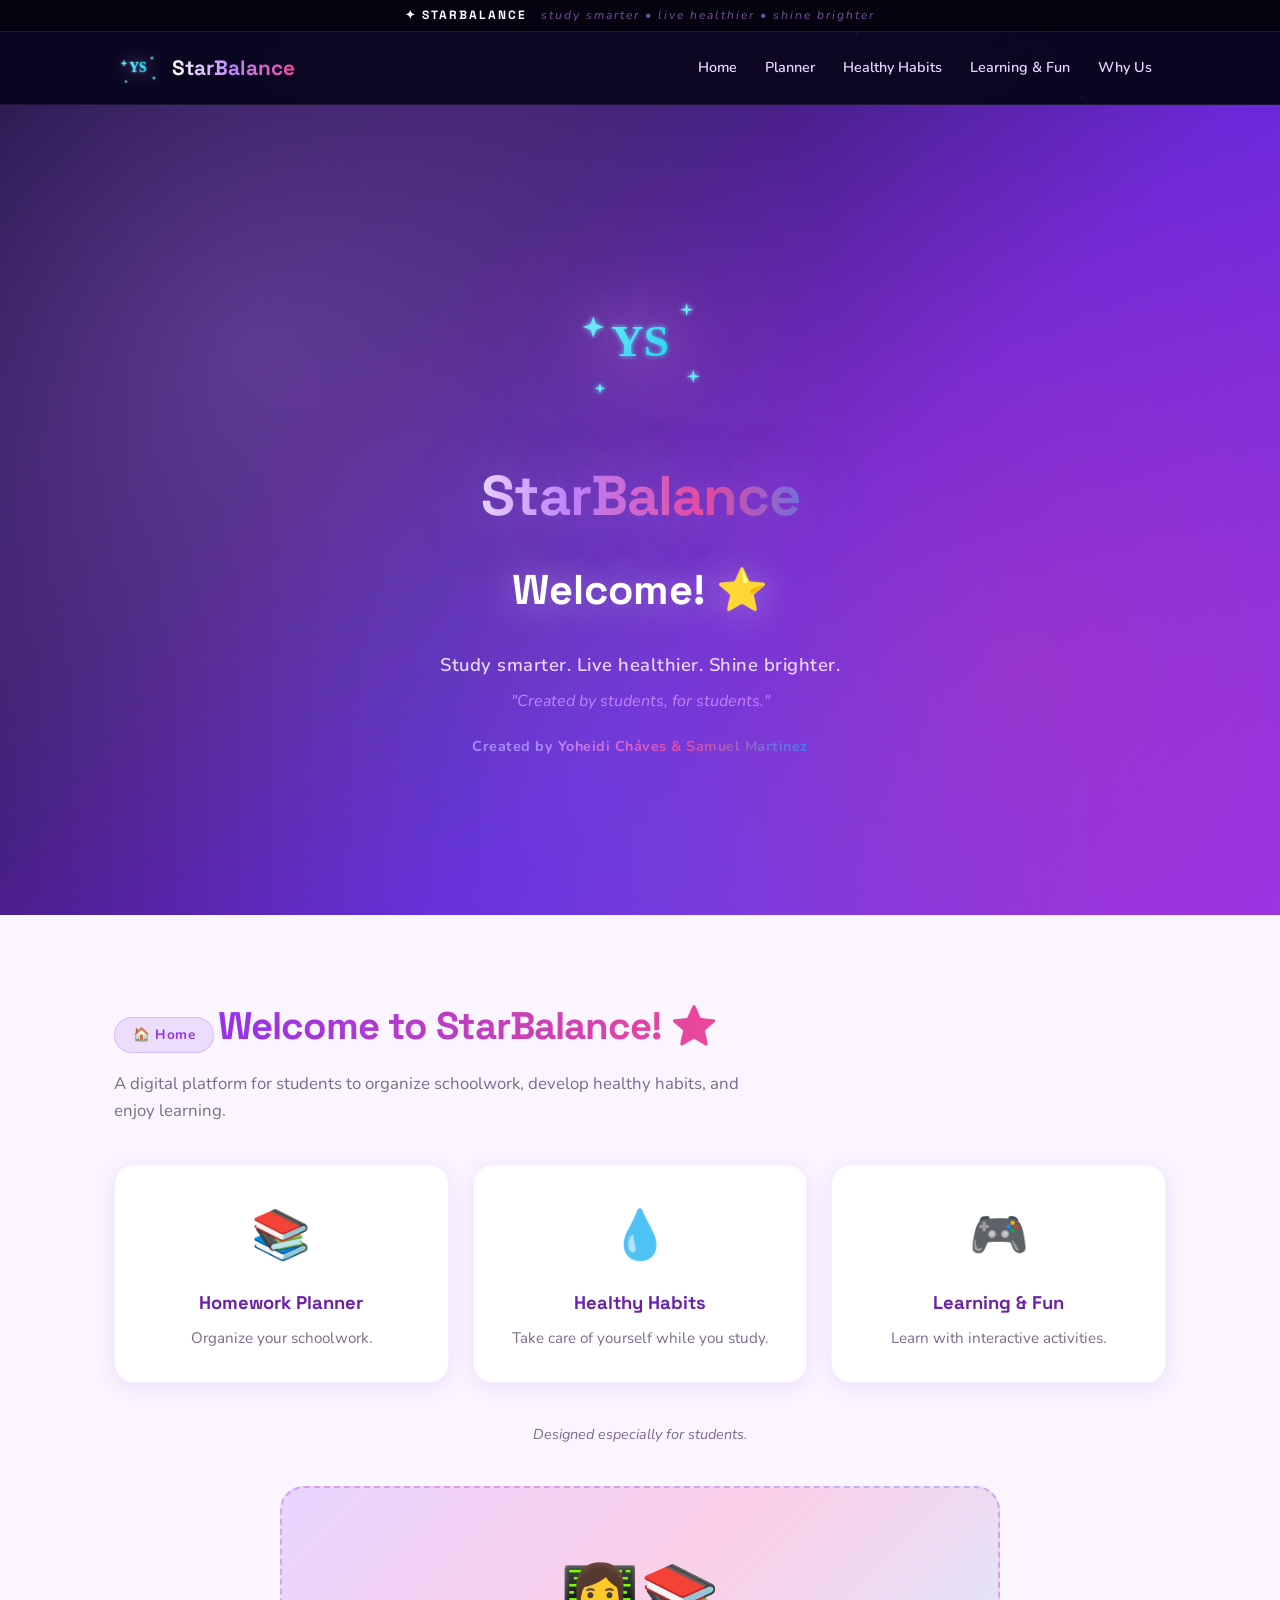
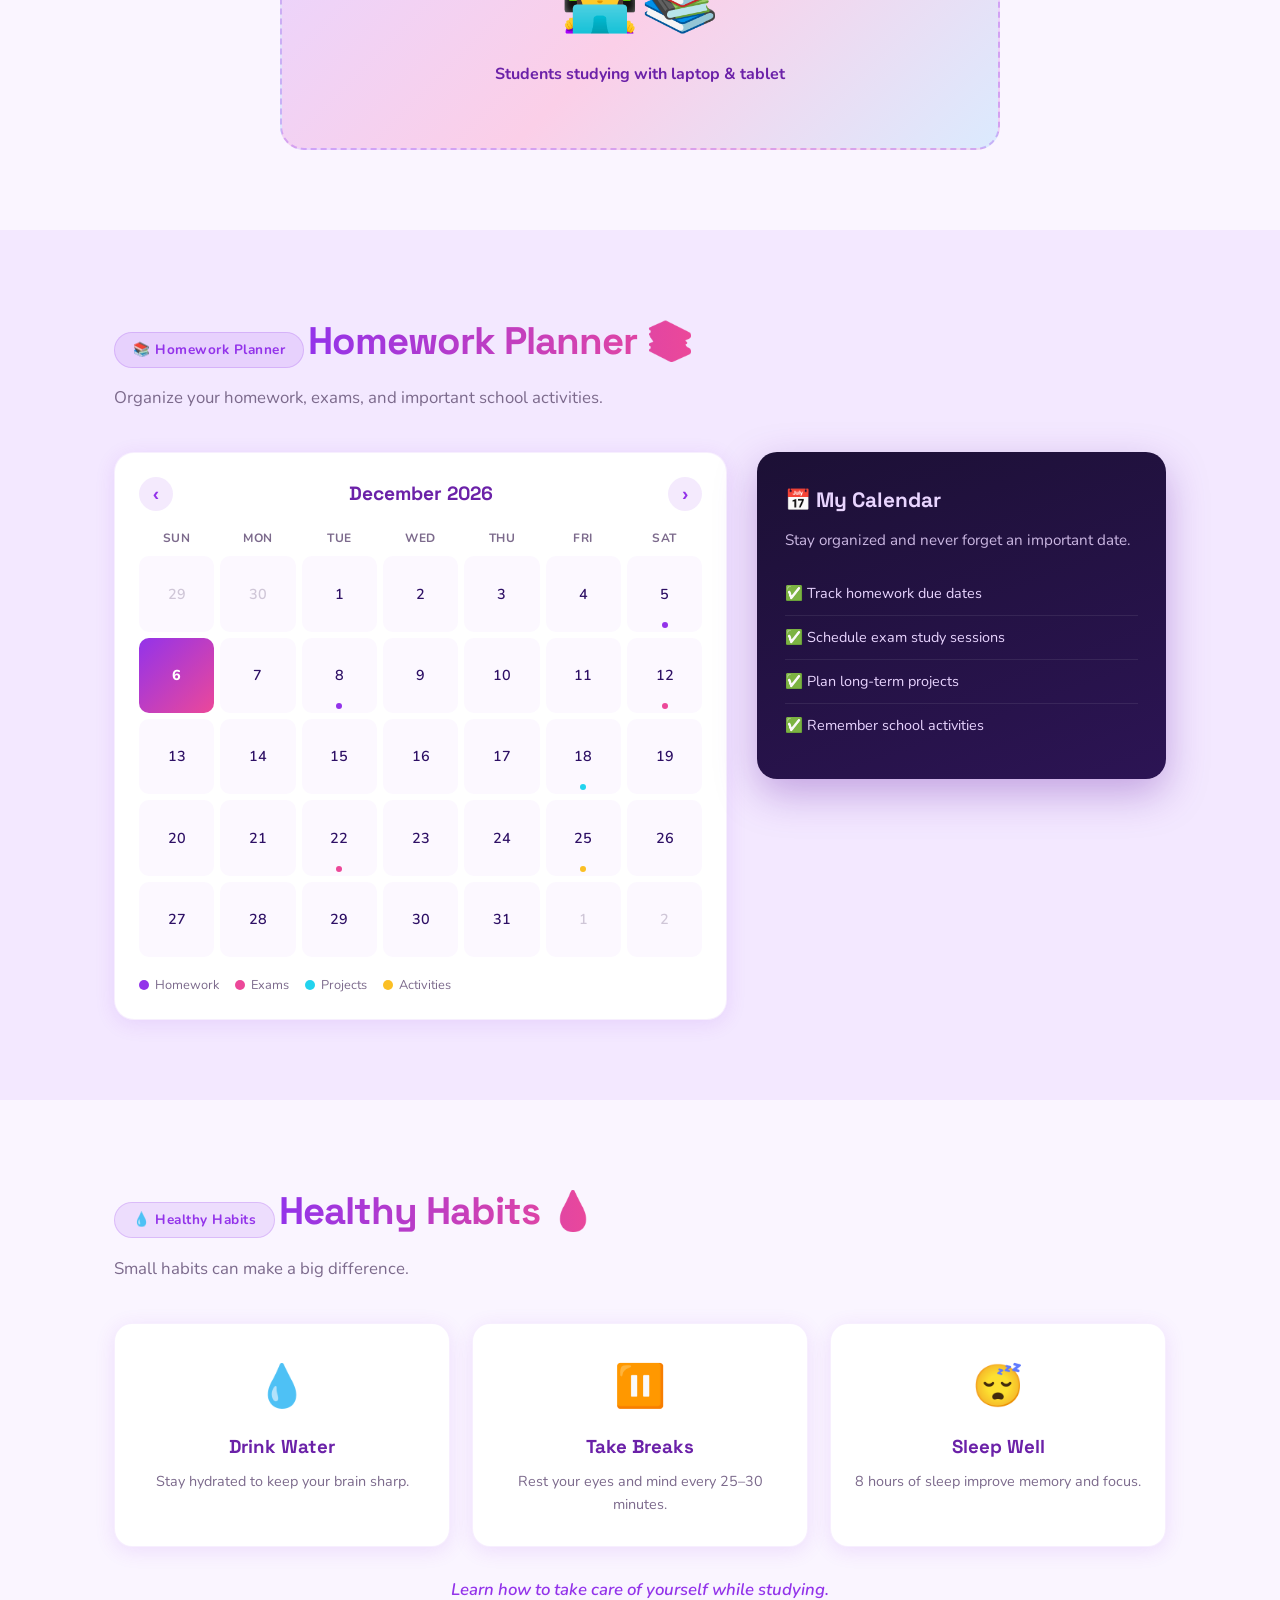
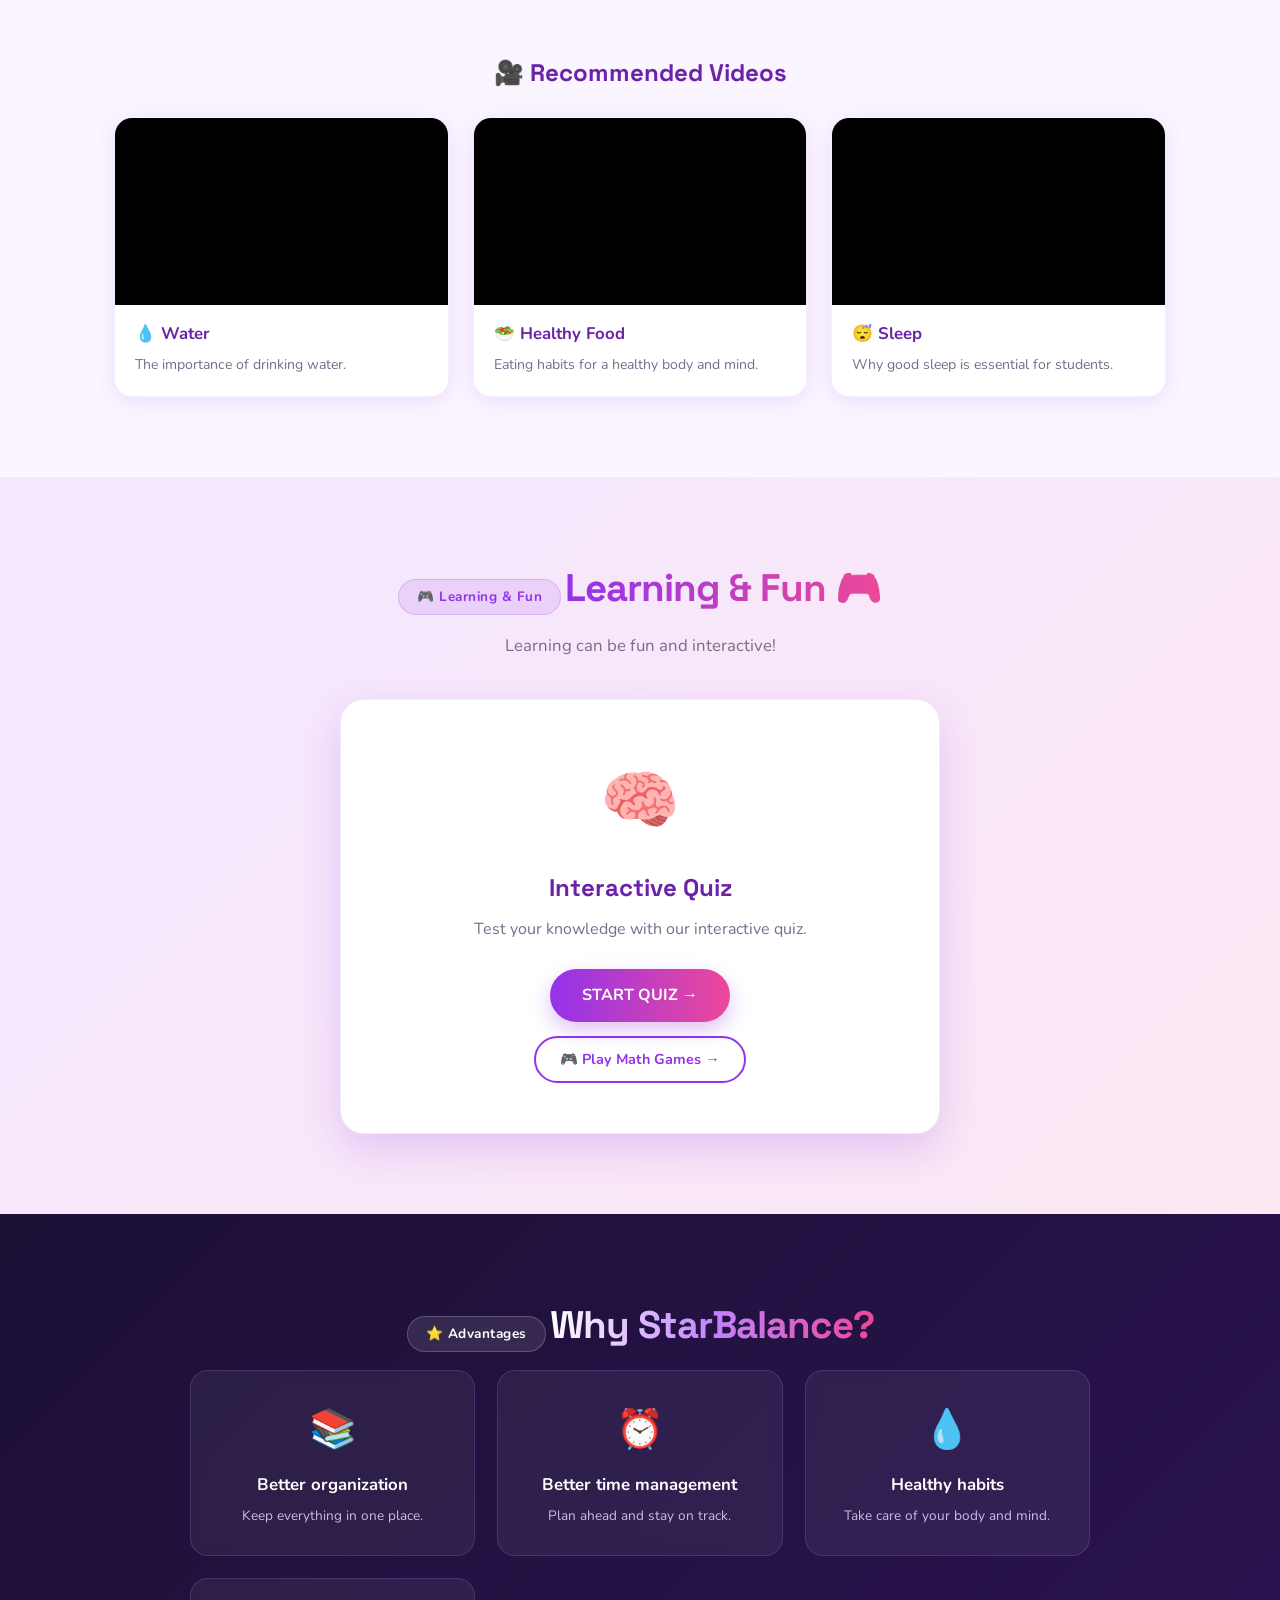
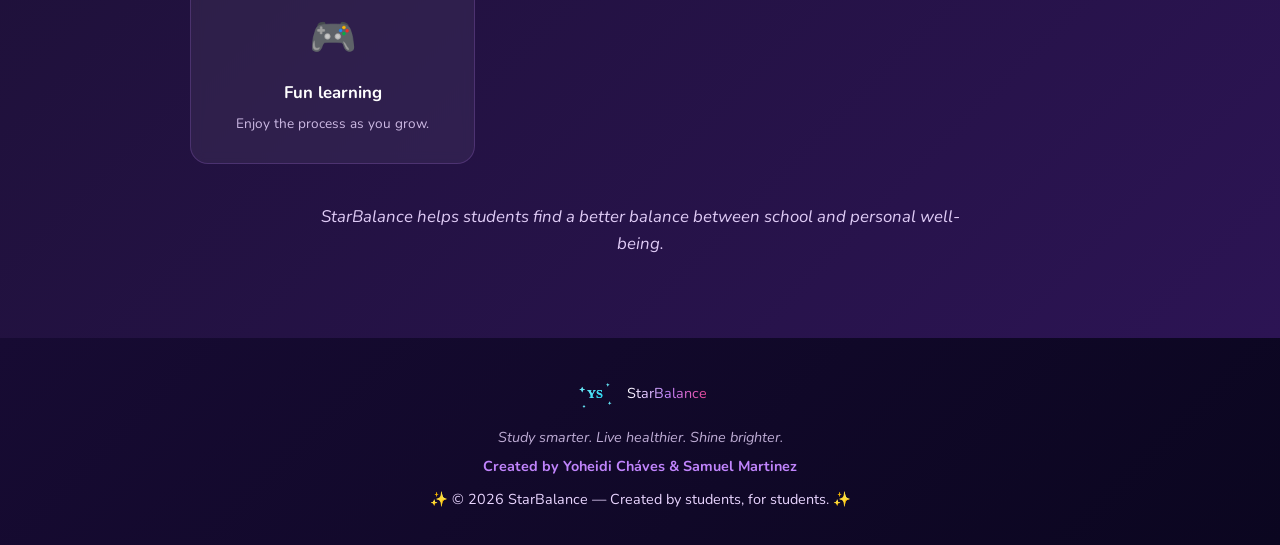
==== commit 7b27e8ca: "Update index.html" ====
--- a/index.html
+++ b/index.html
@@ -702,7 +702,7 @@
       <span class="icono-fun">🧠</span>
       <h3>Interactive Quiz</h3>
       <p>Test your knowledge with our interactive quiz.</p>
-      <a href="https://wordwall.net/template/quiz" target="_blank" class="btn-quiz">START QUIZ →</a>
+      <a href="https://wayground.com/" target="_blank" class="btn-quiz">START QUIZ →</a>
       <br>
       <a href="https://www.mathplayground.com/" target="_blank" class="btn-quiz-secundario">🎮 Play Math Games →</a>
     </div>
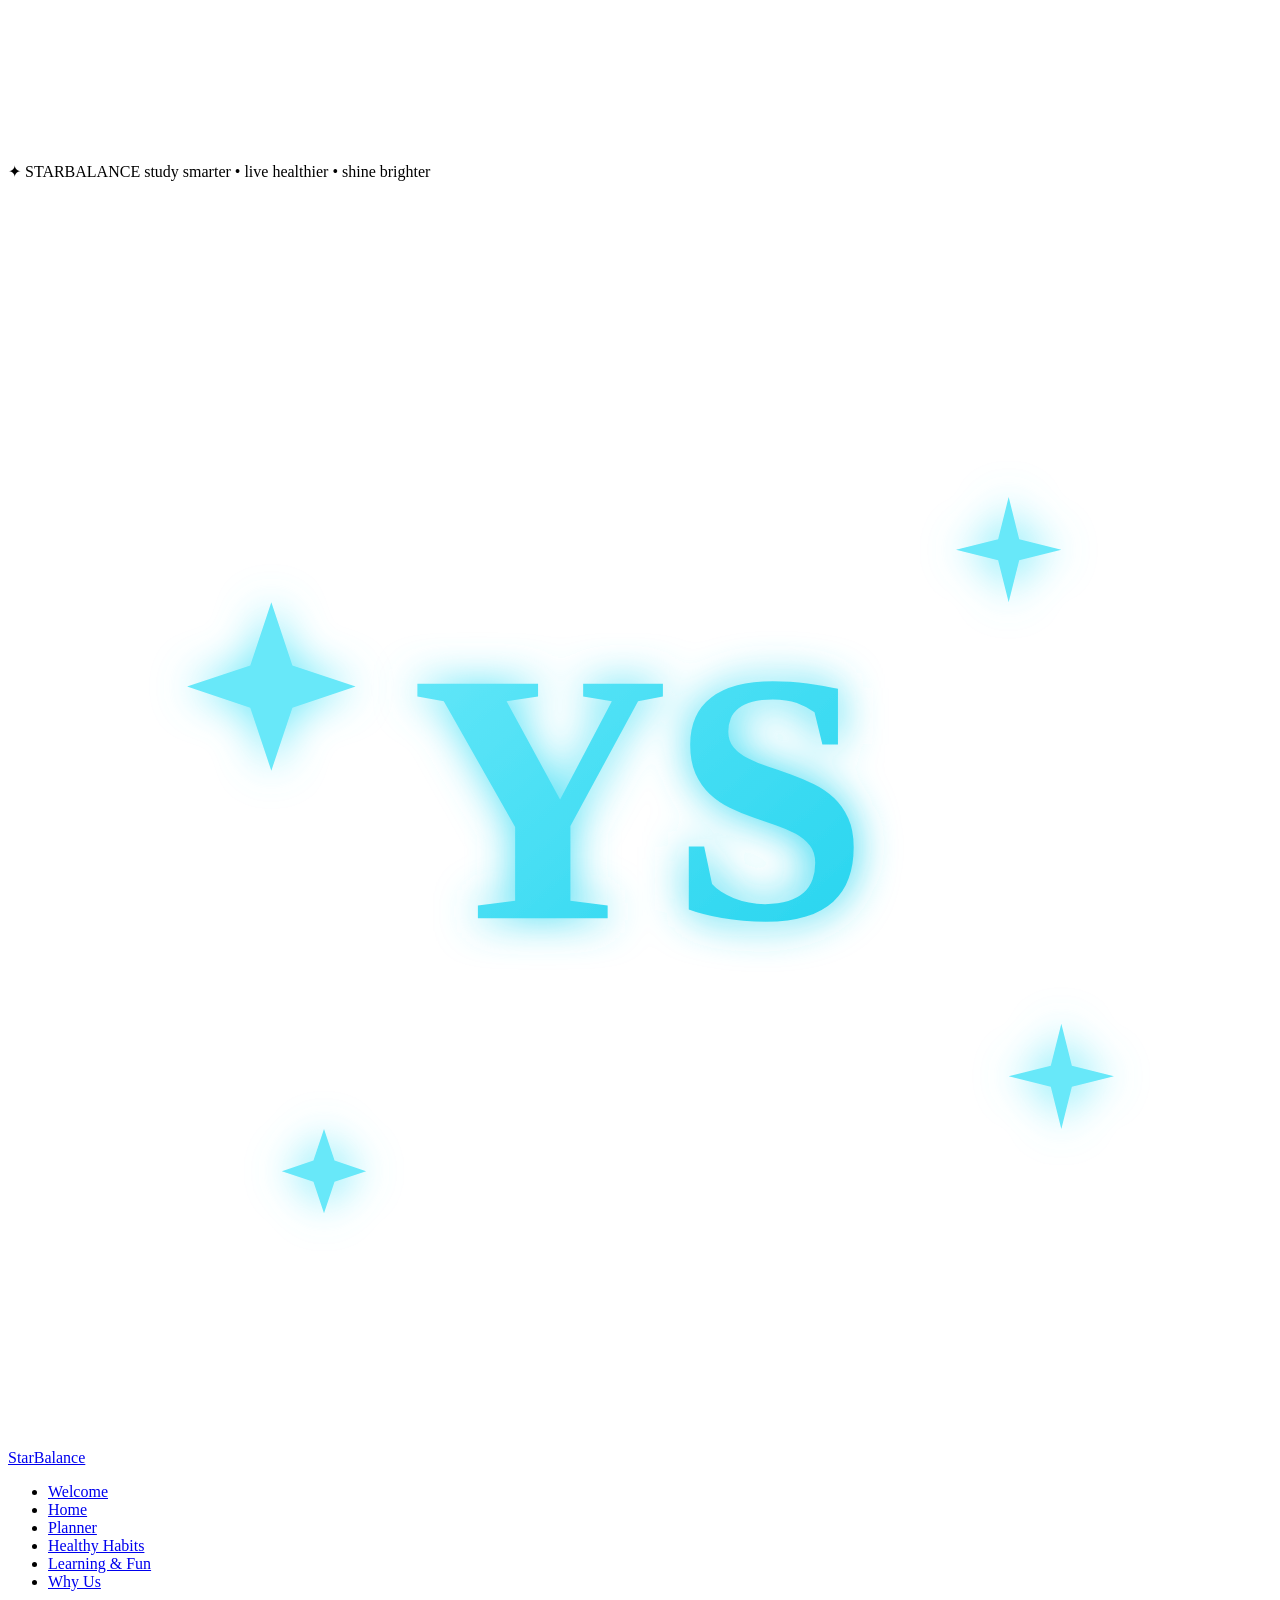
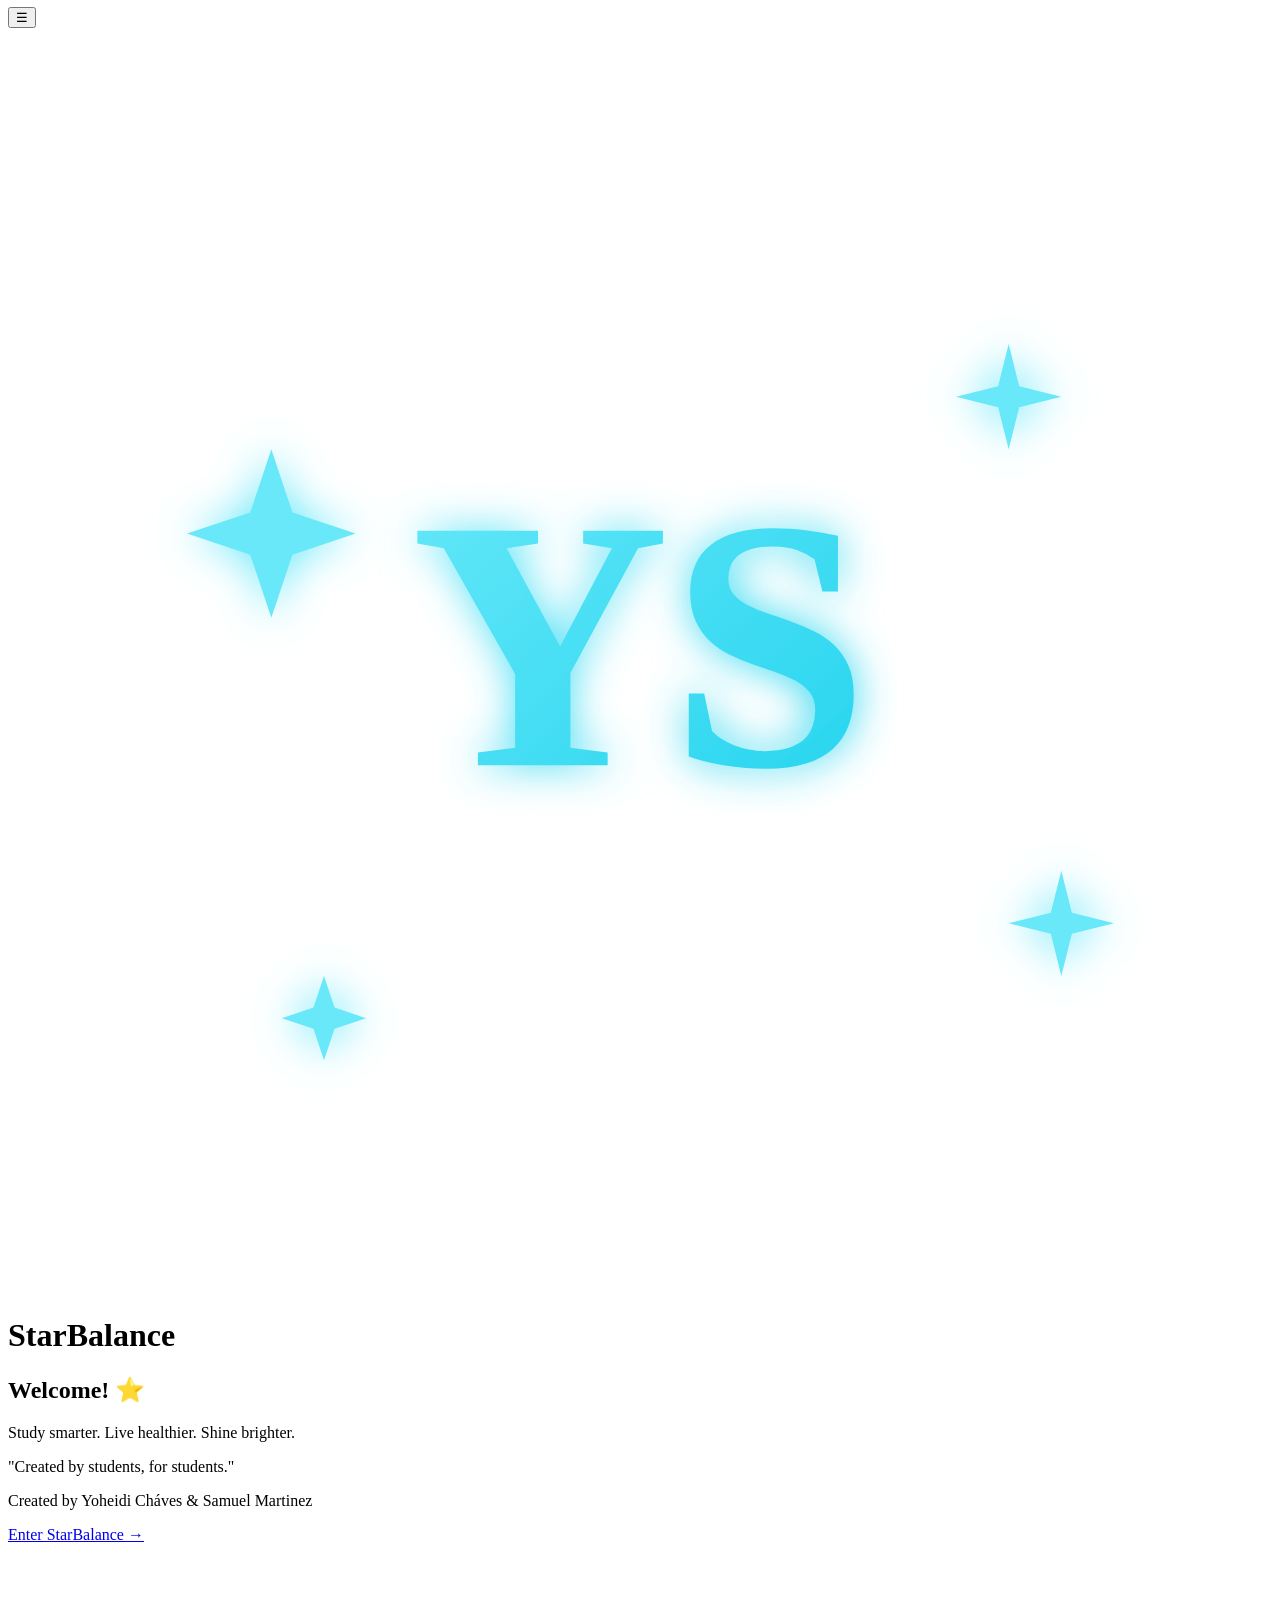
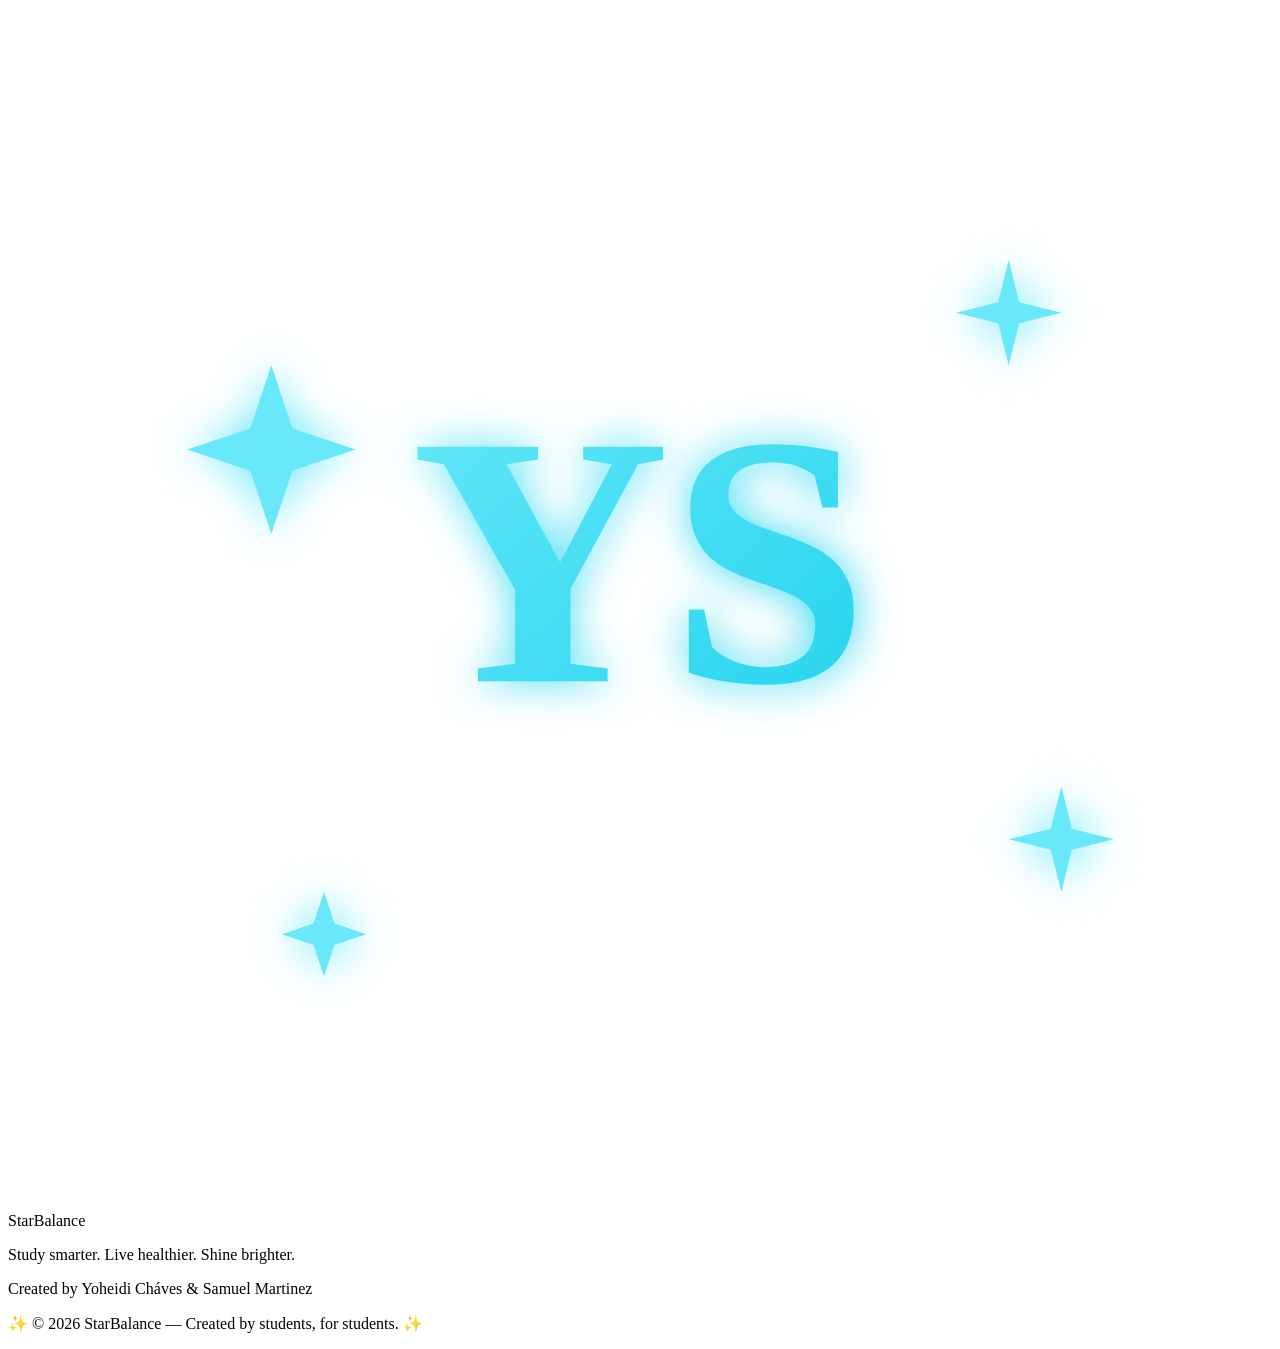
==== commit 88ffb258: "Update index.html" ====
--- a/index.html
+++ b/index.html
@@ -3,520 +3,16 @@
 <head>
 <meta charset="UTF-8">
 <meta name="viewport" content="width=device-width, initial-scale=1.0">
-<title>StarBalance ⭐ Student Platform</title>
+<title>Welcome ✦ StarBalance</title>
 <link rel="preconnect" href="https://fonts.googleapis.com">
 <link rel="preconnect" href="https://fonts.gstatic.com" crossorigin>
-<link href="https://fonts.googleapis.com/css2?family=Space+Grotesk:wght@400;500;600;700&family=Nunito:wght@400;600;700;800&family=Dancing+Script:wght@700&display=swap" rel="stylesheet">
+<link href="https://fonts.googleapis.com/css2?family=Space+Grotesk:wght@400;500;600;700&family=Nunito:wght@400;600;700;800&display=swap" rel="stylesheet">
 <link rel="icon" type="image/svg+xml" href="logo.svg">
-<style>
-* { margin: 0; padding: 0; box-sizing: border-box; }
-
-:root {
-  --morado: #9333ea;
-  --morado-oscuro: #6b21a8;
-  --morado-claro: #c084fc;
-  --rosa: #ec4899;
-  --cian: #22d3ee;
-  --azul: #3b82f6;
-  --espacio: #0b0620;
-  --espacio-2: #170b33;
-  --fondo: #faf5ff;
-  --texto: #2e1065;
-  --gris: #7c6a8c;
-  --dorado: #fbbf24;
-  --sombra: 0 4px 20px rgba(147, 51, 234, 0.12);
-  --fuente-titulo: 'Space Grotesk', sans-serif;
-  --fuente-texto: 'Nunito', sans-serif;
-}
-
-html { scroll-behavior: smooth; }
-
-body {
-  font-family: var(--fuente-texto);
-  background-color: var(--fondo);
-  color: var(--texto);
-  line-height: 1.6;
-  overflow-x: hidden;
-}
-
-h1, h2, h3, .logo { font-family: var(--fuente-titulo); }
-
-.contenedor { max-width: 1100px; margin: 0 auto; padding: 0 24px; }
-
-#lienzo-estrellas {
-  position: fixed; inset: 0; z-index: -3;
-  background: radial-gradient(ellipse at top, var(--espacio-2), var(--espacio) 70%);
-  pointer-events: none;
-}
-
-#barra-progreso {
-  position: fixed; top: 0; left: 0; height: 3px; width: 0%;
-  background: linear-gradient(90deg, var(--dorado), var(--rosa), var(--morado));
-  z-index: 200; transition: width 0.1s ease;
-}
-
-/* TOPBAR */
-.topbar {
-  background: #05030f; color: var(--morado-claro);
-  text-align: center; padding: 6px 16px;
-  font-size: 0.75rem; letter-spacing: 2px;
-  display: flex; justify-content: center; gap: 14px; align-items: center;
-  position: relative; z-index: 50;
-  border-bottom: 1px solid rgba(192, 132, 252, 0.15);
-}
-.topbar-marca { font-family: var(--fuente-titulo); font-weight: 700; color: white; }
-.topbar-frase { opacity: 0.6; font-style: italic; display: none; }
-@media (min-width: 560px) { .topbar-frase { display: inline; } }
-
-/* NAV */
-#nav-principal {
-  background: rgba(11, 6, 32, 0.85);
-  backdrop-filter: blur(14px);
-  position: sticky; top: 0; z-index: 40;
-  border-bottom: 1px solid rgba(192, 132, 252, 0.12);
-}
-.nav-inner { display: flex; align-items: center; justify-content: space-between; flex-wrap: wrap; }
-.logo {
-  font-size: 1.3rem; font-weight: 700; color: white;
-  display: flex; align-items: center; gap: 10px;
-  text-decoration: none; padding: 12px 0;
-}
-.logo img { width: 48px; height: 48px; animation: girar-suave 20s linear infinite; filter: drop-shadow(0 0 8px rgba(192, 132, 252, 0.6)); }
-@keyframes girar-suave { to { transform: rotate(360deg); } }
-.logo-texto {
-  background: linear-gradient(90deg, #fff, var(--morado-claro), var(--rosa));
-  -webkit-background-clip: text; background-clip: text; color: transparent;
-}
-#nav-principal ul { list-style: none; display: flex; flex-wrap: wrap; }
-.nav-link {
-  display: block; color: #e9d5ff; text-decoration: none;
-  padding: 20px 14px; font-weight: 600; font-size: 0.9rem;
-  border-bottom: 2px solid transparent; transition: all 0.25s ease;
-}
-.nav-link:hover, .nav-link.activo { color: white; border-bottom: 2px solid var(--rosa); }
-#btn-menu { display: none; background: none; border: none; color: white; font-size: 1.4rem; cursor: pointer; }
-@media (max-width: 860px) {
-  #btn-menu { display: block; }
-  #nav-principal ul { display: none; width: 100%; flex-direction: column; text-align: center; }
-  #nav-principal ul.abierto { display: flex; }
-}
-
-/* WELCOME SCREEN (reemplaza el login) */
-.welcome-section {
-  min-height: calc(100vh - 90px);
-  background: linear-gradient(135deg, #1a0d3d 0%, #3b1d6e 30%, #6d28d9 60%, #9333ea 100%);
-  display: flex; flex-direction: column;
-  align-items: center; justify-content: center;
-  padding: 60px 20px;
-  position: relative;
-  overflow: hidden;
-}
-.welcome-section::before {
-  content: '';
-  position: absolute;
-  top: 0; left: 0; right: 0; bottom: 0;
-  background-image: 
-    radial-gradient(circle at 20% 30%, rgba(192, 132, 252, 0.3) 0%, transparent 50%),
-    radial-gradient(circle at 80% 70%, rgba(236, 72, 153, 0.25) 0%, transparent 50%),
-    radial-gradient(circle at 50% 90%, rgba(59, 130, 246, 0.2) 0%, transparent 50%);
-  pointer-events: none;
-}
-.welcome-content {
-  position: relative;
-  z-index: 2;
-  text-align: center;
-  max-width: 800px;
-}
-.welcome-logo {
-  width: 160px;
-  height: 160px;
-  margin-bottom: 20px;
-  animation: girar-suave 20s linear infinite;
-  filter: drop-shadow(0 0 30px rgba(192, 132, 252, 0.9))
-          drop-shadow(0 0 60px rgba(236, 72, 153, 0.6));
-}
-.welcome-name {
-  font-family: var(--fuente-titulo);
-  font-size: 3.5rem;
-  font-weight: 700;
-  margin-bottom: 16px;
-  background: linear-gradient(90deg, #fff, #c084fc, #ec4899, #3b82f6);
-  -webkit-background-clip: text; background-clip: text; color: transparent;
-  letter-spacing: -1px;
-  text-shadow: 0 0 60px rgba(192, 132, 252, 0.5);
-}
-.welcome-saludo {
-  font-family: var(--fuente-titulo);
-  font-size: 2.6rem;
-  font-weight: 700;
-  color: white;
-  margin-bottom: 26px;
-  text-shadow: 0 0 40px rgba(255, 255, 255, 0.4);
-}
-.welcome-frases {
-  display: flex;
-  flex-direction: column;
-  gap: 10px;
-  margin-bottom: 20px;
-}
-.welcome-frase-1 {
-  font-size: 1.15rem;
-  color: #e9d5ff;
-  font-weight: 600;
-  letter-spacing: 0.5px;
-}
-.welcome-frase-2 {
-  font-size: 1rem;
-  color: #c084fc;
-  font-style: italic;
-}
-.welcome-creditos {
-  font-size: 0.9rem;
-  color: #a78bfa;
-  font-weight: 700;
-  letter-spacing: 0.5px;
-  margin-top: 6px;
-}
-.welcome-creditos span {
-  background: linear-gradient(90deg, #c084fc, #ec4899, #3b82f6);
-  -webkit-background-clip: text; background-clip: text; color: transparent;
-}
-
-/* SECCIONES GENERALES */
-section { padding: 80px 0; position: relative; z-index: 1; }
-.section-home { background: var(--fondo); }
-.section-planner { background: #f3e8ff; }
-.section-habits { background: var(--fondo); }
-.section-fun { background: linear-gradient(135deg, #f3e8ff, #fce7f3); }
-.section-advantages { background: linear-gradient(135deg, #1c1035, #2c1454); color: white; }
-
-.badge {
-  display: inline-block;
-  background: rgba(147, 51, 234, 0.12);
-  color: var(--morado);
-  border: 1px solid rgba(147, 51, 234, 0.2);
-  padding: 6px 18px; border-radius: 999px;
-  font-size: 0.85rem; font-weight: 700;
-  margin-bottom: 16px;
-  letter-spacing: 0.5px;
-}
-.section-advantages .badge { background: rgba(255,255,255,0.1); color: white; border-color: rgba(255,255,255,0.2); }
-
-.titulo-grande {
-  font-size: 2.4rem; font-weight: 700;
-  margin-bottom: 14px; letter-spacing: -1px;
-  background: linear-gradient(90deg, var(--morado), var(--rosa));
-  -webkit-background-clip: text; background-clip: text; color: transparent;
-  display: inline-block;
-}
-.section-advantages .titulo-grande {
-  background: linear-gradient(90deg, #fff, var(--morado-claro), var(--rosa));
-  -webkit-background-clip: text; background-clip: text; color: transparent;
-}
-.subtexto-grande {
-  color: var(--gris); font-size: 1.05rem;
-  max-width: 640px; margin-bottom: 40px;
-}
-.section-advantages .subtexto-grande { color: #e9d5ff; }
-
-/* HOME - TARJETAS */
-.tarjetas-home {
-  display: grid;
-  grid-template-columns: repeat(auto-fit, minmax(260px, 1fr));
-  gap: 24px;
-  margin-bottom: 40px;
-}
-.tarjeta-home {
-  background: white;
-  padding: 32px 26px;
-  border-radius: 20px;
-  text-decoration: none;
-  color: inherit;
-  box-shadow: var(--sombra);
-  border: 1px solid rgba(147, 51, 234, 0.08);
-  transition: transform 0.3s ease, box-shadow 0.3s ease;
-  text-align: center;
-}
-.tarjeta-home:hover {
-  transform: translateY(-8px);
-  box-shadow: 0 20px 40px rgba(236, 72, 153, 0.2);
-}
-.icono-home { font-size: 3rem; margin-bottom: 14px; display: block; }
-.tarjeta-home h3 { color: var(--morado-oscuro); font-size: 1.15rem; margin-bottom: 8px; }
-.tarjeta-home p { color: var(--gris); font-size: 0.95rem; }
-
-.frase-pequena {
-  text-align: center;
-  color: var(--gris);
-  font-style: italic;
-  font-size: 0.9rem;
-  margin-bottom: 40px;
-}
-
-.imagen-home { max-width: 720px; margin: 0 auto; }
-.imagen-placeholder {
-  background: linear-gradient(135deg, #e9d5ff, #fbcfe8, #dbeafe);
-  border-radius: 24px;
-  padding: 60px 30px;
-  text-align: center;
-  border: 2px dashed rgba(147, 51, 234, 0.3);
-  color: var(--morado-oscuro);
-  font-weight: 700;
-}
-.imagen-placeholder p { margin-top: 12px; font-size: 1rem; }
-
-/* PLANNER */
-.planner-layout {
-  display: grid;
-  grid-template-columns: 1.5fr 1fr;
-  gap: 30px;
-  align-items: start;
-}
-@media (max-width: 820px) { .planner-layout { grid-template-columns: 1fr; } }
-
-.calendar-card {
-  background: white;
-  border-radius: 20px;
-  padding: 24px;
-  box-shadow: var(--sombra);
-  border: 1px solid rgba(147, 51, 234, 0.08);
-}
-.calendar-header {
-  display: flex; align-items: center;
-  justify-content: space-between; margin-bottom: 18px;
-}
-.calendar-header h3 { font-size: 1.2rem; color: var(--morado-oscuro); }
-.cal-nav {
-  background: rgba(147, 51, 234, 0.1);
-  border: none; color: var(--morado);
-  width: 34px; height: 34px;
-  border-radius: 50%; cursor: pointer;
-  font-size: 1.2rem; font-weight: 700;
-  transition: background 0.2s ease;
-}
-.cal-nav:hover { background: rgba(147, 51, 234, 0.2); }
-
-.calendar-days {
-  display: grid; grid-template-columns: repeat(7, 1fr);
-  gap: 6px; margin-bottom: 8px;
-}
-.calendar-days span {
-  text-align: center; font-size: 0.75rem;
-  font-weight: 700; color: var(--gris);
-  text-transform: uppercase; letter-spacing: 0.5px;
-}
-.calendar-grid {
-  display: grid; grid-template-columns: repeat(7, 1fr); gap: 6px;
-}
-.cal-day {
-  aspect-ratio: 1;
-  display: flex; align-items: center; justify-content: center;
-  border-radius: 10px; font-size: 0.9rem;
-  font-weight: 600; color: var(--texto);
-  cursor: pointer; transition: all 0.2s ease;
-  position: relative; background: rgba(147, 51, 234, 0.03);
-}
-.cal-day:hover { background: rgba(147, 51, 234, 0.12); transform: scale(1.05); }
-.cal-day.otro-mes { color: rgba(124, 106, 140, 0.35); }
-.cal-day.hoy {
-  background: linear-gradient(135deg, var(--morado), var(--rosa));
-  color: white; font-weight: 800;
-}
-.cal-day.con-evento::after {
-  content: ''; position: absolute;
-  bottom: 4px; left: 50%; transform: translateX(-50%);
-  width: 6px; height: 6px; border-radius: 50%;
-}
-.cal-day.ev-hw::after { background: var(--morado); }
-.cal-day.ev-exam::after { background: var(--rosa); }
-.cal-day.ev-proj::after { background: var(--cian); }
-.cal-day.ev-act::after { background: var(--dorado); }
-
-.calendar-legend {
-  display: flex; flex-wrap: wrap;
-  gap: 16px; margin-top: 18px;
-  font-size: 0.8rem; color: var(--gris);
-}
-.calendar-legend span { display: inline-flex; align-items: center; gap: 6px; }
-.dot { width: 10px; height: 10px; border-radius: 50%; display: inline-block; }
-.dot-hw { background: var(--morado); }
-.dot-exam { background: var(--rosa); }
-.dot-proj { background: var(--cian); }
-.dot-act { background: var(--dorado); }
-
-.planner-info {
-  background: linear-gradient(160deg, #1c1035, #2c1454);
-  border-radius: 20px; padding: 32px 28px;
-  color: white;
-  box-shadow: 0 15px 40px rgba(107, 33, 168, 0.35);
-}
-.planner-info h3 { font-size: 1.3rem; margin-bottom: 10px; color: #e9d5ff; }
-.planner-info p { color: #e9d5ff; opacity: 0.85; margin-bottom: 20px; font-size: 0.95rem; }
-.planner-list { list-style: none; }
-.planner-list li {
-  padding: 10px 0; color: #e9d5ff;
-  border-bottom: 1px solid rgba(255,255,255,0.08);
-  font-size: 0.9rem;
-}
-.planner-list li:last-child { border-bottom: none; }
-
-/* HABITS */
-.habits-grid {
-  display: grid;
-  grid-template-columns: repeat(auto-fit, minmax(220px, 1fr));
-  gap: 22px; margin-bottom: 30px;
-}
-.habito {
-  background: white; padding: 30px 24px;
-  border-radius: 18px; text-align: center;
-  box-shadow: var(--sombra);
-  border: 1px solid rgba(147, 51, 234, 0.08);
-  transition: transform 0.3s ease;
-}
-.habito:hover { transform: translateY(-6px); }
-.icono-habito { font-size: 2.6rem; margin-bottom: 12px; display: block; }
-.habito h3 { color: var(--morado-oscuro); margin-bottom: 8px; }
-.habito p { color: var(--gris); font-size: 0.9rem; }
-
-.frase-habitos {
-  text-align: center; font-style: italic;
-  color: var(--morado); font-weight: 600;
-  font-size: 1.05rem; margin-bottom: 50px;
-}
-
-.subtitulo-videos {
-  font-size: 1.5rem; color: var(--morado-oscuro);
-  margin-bottom: 24px; text-align: center;
-}
-
-.videos-grid {
-  display: grid;
-  grid-template-columns: repeat(auto-fit, minmax(280px, 1fr));
-  gap: 24px;
-}
-.video-habito {
-  background: white; border-radius: 18px;
-  overflow: hidden; box-shadow: var(--sombra);
-  border: 1px solid rgba(147, 51, 234, 0.08);
-  transition: transform 0.3s ease;
-}
-.video-habito:hover { transform: translateY(-6px); }
-.video-wrapper {
-  position: relative; width: 100%;
-  padding-top: 56.25%; background: #000;
-}
-.video-wrapper iframe {
-  position: absolute; inset: 0;
-  width: 100%; height: 100%; border: none;
-}
-.video-habito h4 {
-  padding: 16px 20px 6px;
-  color: var(--morado-oscuro); font-size: 1.05rem;
-}
-.video-habito p {
-  padding: 0 20px 20px;
-  color: var(--gris); font-size: 0.88rem;
-}
-
-/* FUN */
-.fun-card {
-  background: white; border-radius: 24px;
-  padding: 50px 30px; text-align: center;
-  max-width: 600px; margin: 0 auto;
-  box-shadow: 0 15px 40px rgba(147, 51, 234, 0.2);
-  border: 1px solid rgba(147, 51, 234, 0.1);
-}
-.fun-card .icono-fun { font-size: 4rem; display: block; margin-bottom: 16px; }
-.fun-card h3 { font-size: 1.5rem; color: var(--morado-oscuro); margin-bottom: 10px; }
-.fun-card p { color: var(--gris); margin-bottom: 26px; }
-.btn-quiz {
-  display: inline-block; padding: 14px 32px;
-  background: linear-gradient(90deg, var(--morado), var(--rosa));
-  color: white; text-decoration: none;
-  border-radius: 999px; font-weight: 700; font-size: 1rem;
-  transition: transform 0.2s ease, box-shadow 0.2s ease;
-  box-shadow: 0 8px 20px rgba(147, 51, 234, 0.3);
-}
-.btn-quiz:hover { transform: translateY(-3px); box-shadow: 0 14px 30px rgba(147, 51, 234, 0.4); }
-.btn-quiz-secundario {
-  display: inline-block; margin-top: 14px;
-  padding: 10px 24px;
-  background: transparent;
-  color: var(--morado);
-  text-decoration: none;
-  border: 2px solid var(--morado);
-  border-radius: 999px; font-weight: 700; font-size: 0.9rem;
-  transition: all 0.2s ease;
-}
-.btn-quiz-secundario:hover { background: var(--morado); color: white; }
-
-/* ADVANTAGES */
-.section-advantages { text-align: center; }
-.advantages-grid {
-  display: grid;
-  grid-template-columns: repeat(auto-fit, minmax(220px, 1fr));
-  gap: 22px; max-width: 900px; margin: 0 auto 40px;
-}
-.advantage {
-  background: rgba(255,255,255,0.06);
-  border: 1px solid rgba(192, 132, 252, 0.2);
-  border-radius: 18px; padding: 28px 20px;
-  backdrop-filter: blur(6px);
-  transition: transform 0.3s ease;
-}
-.advantage:hover { transform: translateY(-6px); background: rgba(255,255,255,0.1); }
-.advantage .adv-icono { font-size: 2.4rem; display: block; margin-bottom: 12px; }
-.advantage h4 { color: white; font-size: 1.05rem; margin-bottom: 6px; }
-.advantage p { color: #e9d5ff; font-size: 0.85rem; opacity: 0.85; }
-
-.frase-final {
-  font-style: italic; color: #e9d5ff;
-  max-width: 640px; margin: 0 auto;
-  font-size: 1.05rem; opacity: 0.95;
-}
-
-/* FOOTER */
-footer {
-  text-align: center; padding: 34px 26px;
-  background: linear-gradient(135deg, var(--espacio-2), var(--espacio));
-  color: #e9d5ff; font-size: 0.9rem;
-}
-.footer-logo {
-  justify-content: center; color: white;
-  margin-bottom: 10px;
-  display: flex; align-items: center; gap: 10px;
-}
-.footer-logo img { width: 44px; height: 44px; }
-.footer-frase { font-style: italic; opacity: 0.8; margin-bottom: 6px; }
-.footer-creditos { font-weight: 700; color: var(--morado-claro); margin-bottom: 10px; }
-
-/* BOTÓN SUBIR */
-#subir-btn {
-  position: fixed; bottom: 24px; right: 24px;
-  width: 48px; height: 48px;
-  border-radius: 50%; border: none;
-  background: linear-gradient(135deg, var(--morado), var(--rosa));
-  color: white; font-size: 1.3rem; cursor: pointer;
-  box-shadow: 0 6px 18px rgba(147, 51, 234, 0.35);
-  opacity: 0; transform: translateY(20px);
-  pointer-events: none; transition: all 0.3s ease; z-index: 60;
-}
-#subir-btn.mostrar { opacity: 1; transform: translateY(0); pointer-events: auto; }
-#subir-btn:hover { transform: scale(1.1); }
-
-@media (max-width: 700px) {
-  .titulo-grande { font-size: 1.8rem; }
-  .welcome-name { font-size: 2.2rem; }
-  .welcome-saludo { font-size: 1.8rem; }
-  .welcome-logo { width: 110px; height: 110px; }
-  section { padding: 60px 0; }
-}
-</style>
+<link rel="stylesheet" href="style.css">
 </head>
-<body>
+<body class="page-welcome">
 
 <canvas id="lienzo-estrellas"></canvas>
-<div id="barra-progreso"></div>
 
 <div class="topbar">
   <span class="topbar-marca">✦ STARBALANCE</span>
@@ -525,23 +21,23 @@
 
 <nav id="nav-principal">
   <div class="contenedor nav-inner">
-    <a href="#welcome" class="logo">
+    <a href="index.html" class="logo">
       <img src="logo.svg" alt="YS logo of StarBalance">
       <span class="logo-texto">StarBalance</span>
     </a>
     <ul>
-      <li><a href="#home" class="nav-link">Home</a></li>
-      <li><a href="#planner" class="nav-link">Planner</a></li>
-      <li><a href="#habits" class="nav-link">Healthy Habits</a></li>
-      <li><a href="#fun" class="nav-link">Learning &amp; Fun</a></li>
-      <li><a href="#advantages" class="nav-link">Why Us</a></li>
+      <li><a href="index.html" class="nav-link">Welcome</a></li>
+      <li><a href="home.html" class="nav-link">Home</a></li>
+      <li><a href="planner.html" class="nav-link">Planner</a></li>
+      <li><a href="habits.html" class="nav-link">Healthy Habits</a></li>
+      <li><a href="fun.html" class="nav-link">Learning &amp; Fun</a></li>
+      <li><a href="advantages.html" class="nav-link">Why Us</a></li>
     </ul>
     <button id="btn-menu" aria-label="Open menu">☰</button>
   </div>
 </nav>
 
-<!-- WELCOME SCREEN (sin login) -->
-<header id="welcome" class="welcome-section">
+<header class="welcome-section">
   <div class="welcome-content">
     <img src="logo.svg" alt="StarBalance logo" class="welcome-logo">
     <h1 class="welcome-name">StarBalance</h1>
@@ -553,196 +49,10 @@
     </div>
 
     <p class="welcome-creditos">Created by <span>Yoheidi Cháves &amp; Samuel Martinez</span></p>
+
+    <a href="home.html" class="btn-entrar">Enter StarBalance →</a>
   </div>
 </header>
-
-<!-- HOME -->
-<section id="home" class="section-home">
-  <div class="contenedor">
-    <span class="badge">🏠 Home</span>
-    <h2 class="titulo-grande">Welcome to StarBalance! ⭐</h2>
-    <p class="subtexto-grande">
-      A digital platform for students to organize schoolwork, develop healthy habits, and enjoy learning.
-    </p>
-
-    <div class="tarjetas-home">
-      <a href="#planner" class="tarjeta-home">
-        <span class="icono-home">📚</span>
-        <h3>Homework Planner</h3>
-        <p>Organize your schoolwork.</p>
-      </a>
-      <a href="#habits" class="tarjeta-home">
-        <span class="icono-home">💧</span>
-        <h3>Healthy Habits</h3>
-        <p>Take care of yourself while you study.</p>
-      </a>
-      <a href="#fun" class="tarjeta-home">
-        <span class="icono-home">🎮</span>
-        <h3>Learning &amp; Fun</h3>
-        <p>Learn with interactive activities.</p>
-      </a>
-    </div>
-
-    <p class="frase-pequena">Designed especially for students.</p>
-
-    <div class="imagen-home">
-      <div class="imagen-placeholder">
-        <span style="font-size:4rem;">👩‍💻📚</span>
-        <p>Students studying with laptop &amp; tablet</p>
-      </div>
-    </div>
-  </div>
-</section>
-
-<!-- HOMEWORK PLANNER -->
-<section id="planner" class="section-planner">
-  <div class="contenedor">
-    <span class="badge">📚 Homework Planner</span>
-    <h2 class="titulo-grande">Homework Planner 📚</h2>
-    <p class="subtexto-grande">Organize your homework, exams, and important school activities.</p>
-
-    <div class="planner-layout">
-      <div class="calendar-card">
-        <div class="calendar-header">
-          <button class="cal-nav" id="cal-prev">‹</button>
-          <h3 id="cal-month">—</h3>
-          <button class="cal-nav" id="cal-next">›</button>
-        </div>
-        <div class="calendar-days">
-          <span>Sun</span><span>Mon</span><span>Tue</span><span>Wed</span><span>Thu</span><span>Fri</span><span>Sat</span>
-        </div>
-        <div class="calendar-grid" id="calendar-grid"></div>
-        <div class="calendar-legend">
-          <span><span class="dot dot-hw"></span> Homework</span>
-          <span><span class="dot dot-exam"></span> Exams</span>
-          <span><span class="dot dot-proj"></span> Projects</span>
-          <span><span class="dot dot-act"></span> Activities</span>
-        </div>
-      </div>
-
-      <div class="planner-info">
-        <h3>📅 My Calendar</h3>
-        <p>Stay organized and never forget an important date.</p>
-        <ul class="planner-list">
-          <li>✅ Track homework due dates</li>
-          <li>✅ Schedule exam study sessions</li>
-          <li>✅ Plan long-term projects</li>
-          <li>✅ Remember school activities</li>
-        </ul>
-      </div>
-    </div>
-  </div>
-</section>
-
-<!-- HEALTHY HABITS -->
-<section id="habits" class="section-habits">
-  <div class="contenedor">
-    <span class="badge">💧 Healthy Habits</span>
-    <h2 class="titulo-grande">Healthy Habits 💧</h2>
-    <p class="subtexto-grande">Small habits can make a big difference.</p>
-
-    <div class="habits-grid">
-      <div class="habito">
-        <span class="icono-habito">💧</span>
-        <h3>Drink Water</h3>
-        <p>Stay hydrated to keep your brain sharp.</p>
-      </div>
-      <div class="habito">
-        <span class="icono-habito">⏸️</span>
-        <h3>Take Breaks</h3>
-        <p>Rest your eyes and mind every 25–30 minutes.</p>
-      </div>
-      <div class="habito">
-        <span class="icono-habito">😴</span>
-        <h3>Sleep Well</h3>
-        <p>8 hours of sleep improve memory and focus.</p>
-      </div>
-    </div>
-
-    <p class="frase-habitos">Learn how to take care of yourself while studying.</p>
-
-    <h3 class="subtitulo-videos">🎥 Recommended Videos</h3>
-
-    <div class="videos-grid">
-      <div class="video-habito">
-        <div class="video-wrapper">
-          <iframe src="https://www.youtube.com/embed/9iMGFqMmUFs" title="Water" allowfullscreen loading="lazy"></iframe>
-        </div>
-        <h4>💧 Water</h4>
-        <p>The importance of drinking water.</p>
-      </div>
-
-      <div class="video-habito">
-        <div class="video-wrapper">
-          <iframe src="https://www.youtube.com/embed/xyQY8a-ng6g" title="Healthy Food" allowfullscreen loading="lazy"></iframe>
-        </div>
-        <h4>🥗 Healthy Food</h4>
-        <p>Eating habits for a healthy body and mind.</p>
-      </div>
-
-      <div class="video-habito">
-        <div class="video-wrapper">
-          <iframe src="https://www.youtube.com/embed/gedoSfZvBgE" title="Sleep" allowfullscreen loading="lazy"></iframe>
-        </div>
-        <h4>😴 Sleep</h4>
-        <p>Why good sleep is essential for students.</p>
-      </div>
-    </div>
-  </div>
-</section>
-
-<!-- LEARNING & FUN -->
-<section id="fun" class="section-fun">
-  <div class="contenedor" style="text-align:center;">
-    <span class="badge">🎮 Learning &amp; Fun</span>
-    <h2 class="titulo-grande">Learning &amp; Fun 🎮</h2>
-    <p class="subtexto-grande" style="margin: 0 auto 40px;">Learning can be fun and interactive!</p>
-
-    <div class="fun-card">
-      <span class="icono-fun">🧠</span>
-      <h3>Interactive Quiz</h3>
-      <p>Test your knowledge with our interactive quiz.</p>
-      <a href="https://wayground.com/" target="_blank" class="btn-quiz">START QUIZ →</a>
-      <br>
-      <a href="https://www.mathplayground.com/" target="_blank" class="btn-quiz-secundario">🎮 Play Math Games →</a>
-    </div>
-  </div>
-</section>
-
-<!-- ADVANTAGES -->
-<section id="advantages" class="section-advantages">
-  <div class="contenedor">
-    <span class="badge">⭐ Advantages</span>
-    <h2 class="titulo-grande">Why StarBalance?</h2>
-
-    <div class="advantages-grid">
-      <div class="advantage">
-        <span class="adv-icono">📚</span>
-        <h4>Better organization</h4>
-        <p>Keep everything in one place.</p>
-      </div>
-      <div class="advantage">
-        <span class="adv-icono">⏰</span>
-        <h4>Better time management</h4>
-        <p>Plan ahead and stay on track.</p>
-      </div>
-      <div class="advantage">
-        <span class="adv-icono">💧</span>
-        <h4>Healthy habits</h4>
-        <p>Take care of your body and mind.</p>
-      </div>
-      <div class="advantage">
-        <span class="adv-icono">🎮</span>
-        <h4>Fun learning</h4>
-        <p>Enjoy the process as you grow.</p>
-      </div>
-    </div>
-
-    <p class="frase-final">
-      StarBalance helps students find a better balance between school and personal well-being.
-    </p>
-  </div>
-</section>
 
 <footer>
   <div class="footer-logo">
@@ -754,154 +64,6 @@
   <p>✨ &copy; 2026 StarBalance — Created by students, for students. ✨</p>
 </footer>
 
-<button id="subir-btn" title="Back to top">↑</button>
-
-<script>
-/* ============ BACKGROUND STARS ============ */
-const lienzo = document.getElementById('lienzo-estrellas');
-const ctx = lienzo.getContext('2d');
-let estrellas = [];
-
-function ajustarLienzo() {
-  lienzo.width = window.innerWidth;
-  lienzo.height = window.innerHeight;
-}
-
-function crearEstrellas() {
-  const cantidad = Math.floor((window.innerWidth * window.innerHeight) / 4000);
-  estrellas = [];
-  for (let i = 0; i < cantidad; i++) {
-    estrellas.push({
-      x: Math.random() * lienzo.width,
-      y: Math.random() * lienzo.height,
-      r: Math.random() * 1.4 + 0.3,
-      velocidad: Math.random() * 0.02 + 0.005,
-      fase: Math.random() * Math.PI * 2,
-      color: Math.random() > 0.85 ? '236,72,153' : '255,255,255'
-    });
-  }
-}
-
-function dibujarEstrellas(tiempo) {
-  ctx.clearRect(0, 0, lienzo.width, lienzo.height);
-  estrellas.forEach(e => {
-    const brillo = 0.5 + 0.5 * Math.sin(tiempo * e.velocidad + e.fase);
-    ctx.beginPath();
-    ctx.arc(e.x, e.y, e.r, 0, Math.PI * 2);
-    ctx.fillStyle = `rgba(${e.color},${brillo})`;
-    ctx.fill();
-  });
-  requestAnimationFrame(dibujarEstrellas);
-}
-
-ajustarLienzo();
-crearEstrellas();
-requestAnimationFrame(dibujarEstrellas);
-window.addEventListener('resize', () => { ajustarLienzo(); crearEstrellas(); });
-
-/* ============ PROGRESS BAR ============ */
-const barra = document.getElementById('barra-progreso');
-window.addEventListener('scroll', () => {
-  const alto = document.documentElement.scrollHeight - document.documentElement.clientHeight;
-  const progreso = alto > 0 ? (window.scrollY / alto) * 100 : 0;
-  barra.style.width = progreso + '%';
-});
-
-/* ============ BACK TO TOP ============ */
-const subirBtn = document.getElementById('subir-btn');
-window.addEventListener('scroll', () => {
-  subirBtn.classList.toggle('mostrar', window.scrollY > 400);
-});
-subirBtn.addEventListener('click', () => window.scrollTo({ top: 0, behavior: 'smooth' }));
-
-/* ============ MOBILE MENU ============ */
-const btnMenu = document.getElementById('btn-menu');
-const menuLista = document.querySelector('#nav-principal ul');
-btnMenu.addEventListener('click', () => menuLista.classList.toggle('abierto'));
-document.querySelectorAll('.nav-link').forEach(link => {
-  link.addEventListener('click', () => menuLista.classList.remove('abierto'));
-});
-
-/* ============ ACTIVE NAV ============ */
-const secciones = document.querySelectorAll('section[id], header[id]');
-const navLinks = document.querySelectorAll('.nav-link');
-const obs = new IntersectionObserver((entradas) => {
-  entradas.forEach(e => {
-    if (e.isIntersecting) {
-      const id = e.target.getAttribute('id');
-      navLinks.forEach(link => {
-        link.classList.toggle('activo', link.getAttribute('href') === '#' + id);
-      });
-    }
-  });
-}, { threshold: 0.4 });
-secciones.forEach(s => obs.observe(s));
-
-/* ============ CALENDAR ============ */
-const calGrid = document.getElementById('calendar-grid');
-const calMonth = document.getElementById('cal-month');
-let fechaActual = new Date();
-
-function renderCalendario() {
-  calGrid.innerHTML = '';
-  const year = fechaActual.getFullYear();
-  const month = fechaActual.getMonth();
-
-  const meses = ['January','February','March','April','May','June','July','August','September','October','November','December'];
-  calMonth.textContent = `${meses[month]} ${year}`;
-
-  const primerDia = new Date(year, month, 1).getDay();
-  const diasEnMes = new Date(year, month + 1, 0).getDate();
-  const diasMesAnterior = new Date(year, month, 0).getDate();
-
-  for (let i = primerDia - 1; i >= 0; i--) {
-    const d = document.createElement('div');
-    d.classList.add('cal-day', 'otro-mes');
-    d.textContent = diasMesAnterior - i;
-    calGrid.appendChild(d);
-  }
-
-  const hoy = new Date();
-  for (let i = 1; i <= diasEnMes; i++) {
-    const d = document.createElement('div');
-    d.classList.add('cal-day');
-    d.textContent = i;
-
-    if (i === hoy.getDate() && month === hoy.getMonth() && year === hoy.getFullYear()) {
-      d.classList.add('hoy');
-    }
-
-    if (i === 5) d.classList.add('con-evento', 'ev-hw');
-    if (i === 12) d.classList.add('con-evento', 'ev-exam');
-    if (i === 18) d.classList.add('con-evento', 'ev-proj');
-    if (i === 25) d.classList.add('con-evento', 'ev-act');
-    if (i === 8) d.classList.add('con-evento', 'ev-hw');
-    if (i === 22) d.classList.add('con-evento', 'ev-exam');
-
-    calGrid.appendChild(d);
-  }
-
-  const total = primerDia + diasEnMes;
-  const restantes = (7 - (total % 7)) % 7;
-  for (let i = 1; i <= restantes; i++) {
-    const d = document.createElement('div');
-    d.classList.add('cal-day', 'otro-mes');
-    d.textContent = i;
-    calGrid.appendChild(d);
-  }
-}
-
-document.getElementById('cal-prev').addEventListener('click', () => {
-  fechaActual.setMonth(fechaActual.getMonth() - 1);
-  renderCalendario();
-});
-document.getElementById('cal-next').addEventListener('click', () => {
-  fechaActual.setMonth(fechaActual.getMonth() + 1);
-  renderCalendario();
-});
-
-renderCalendario();
-</script>
-
+<script src="script.js"></script>
 </body>
 </html>
